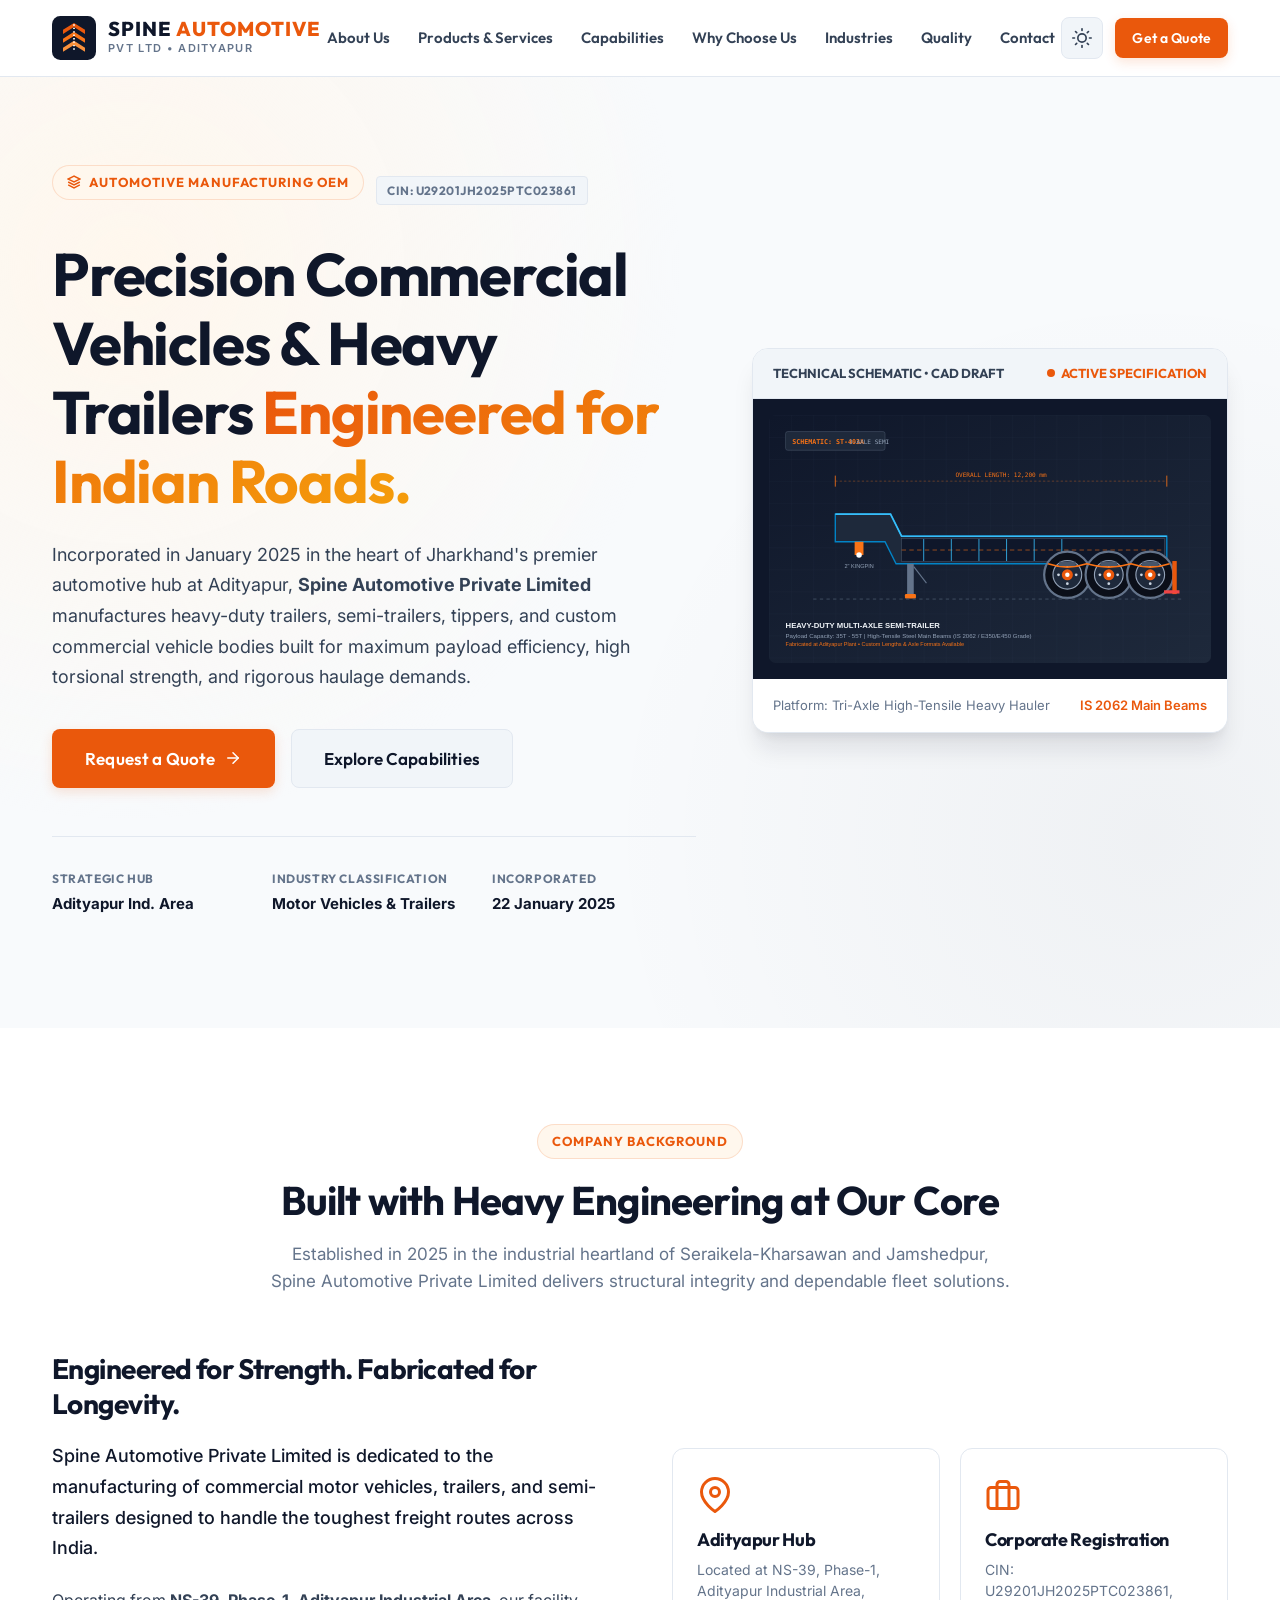
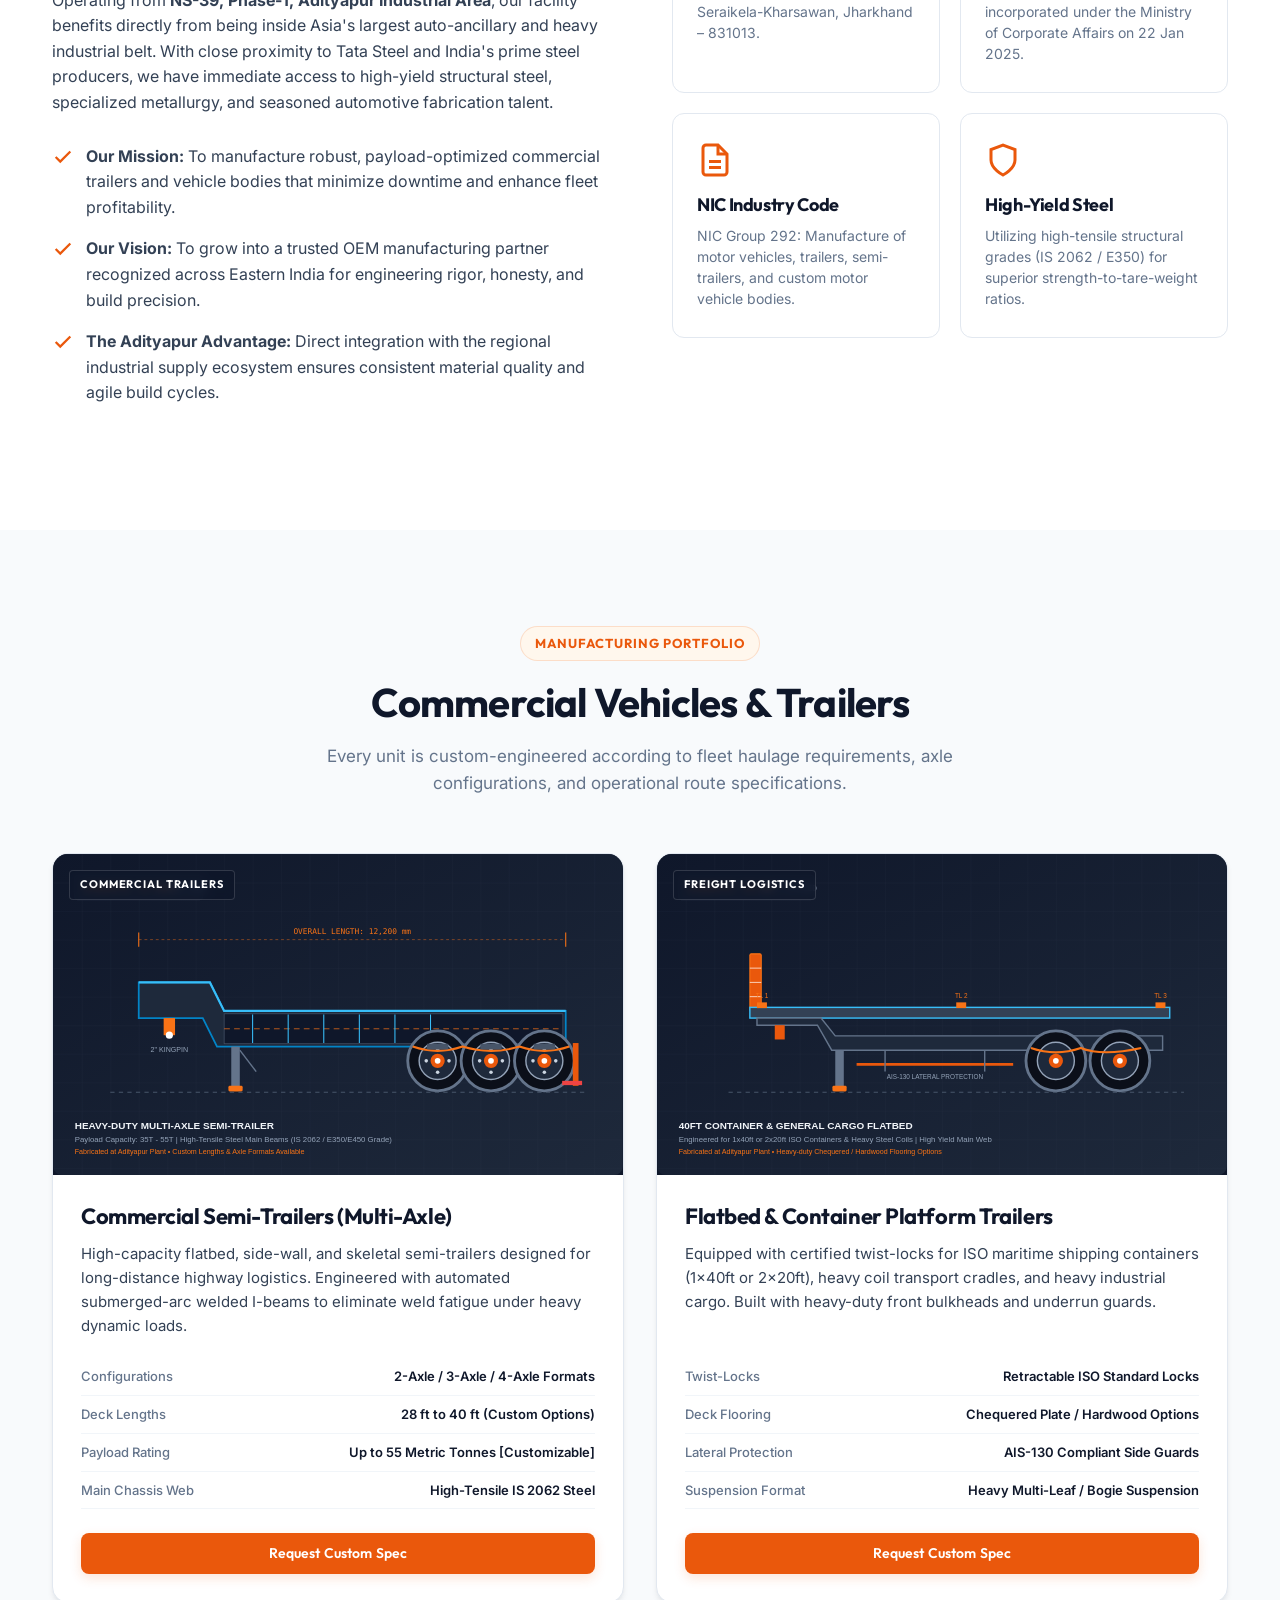
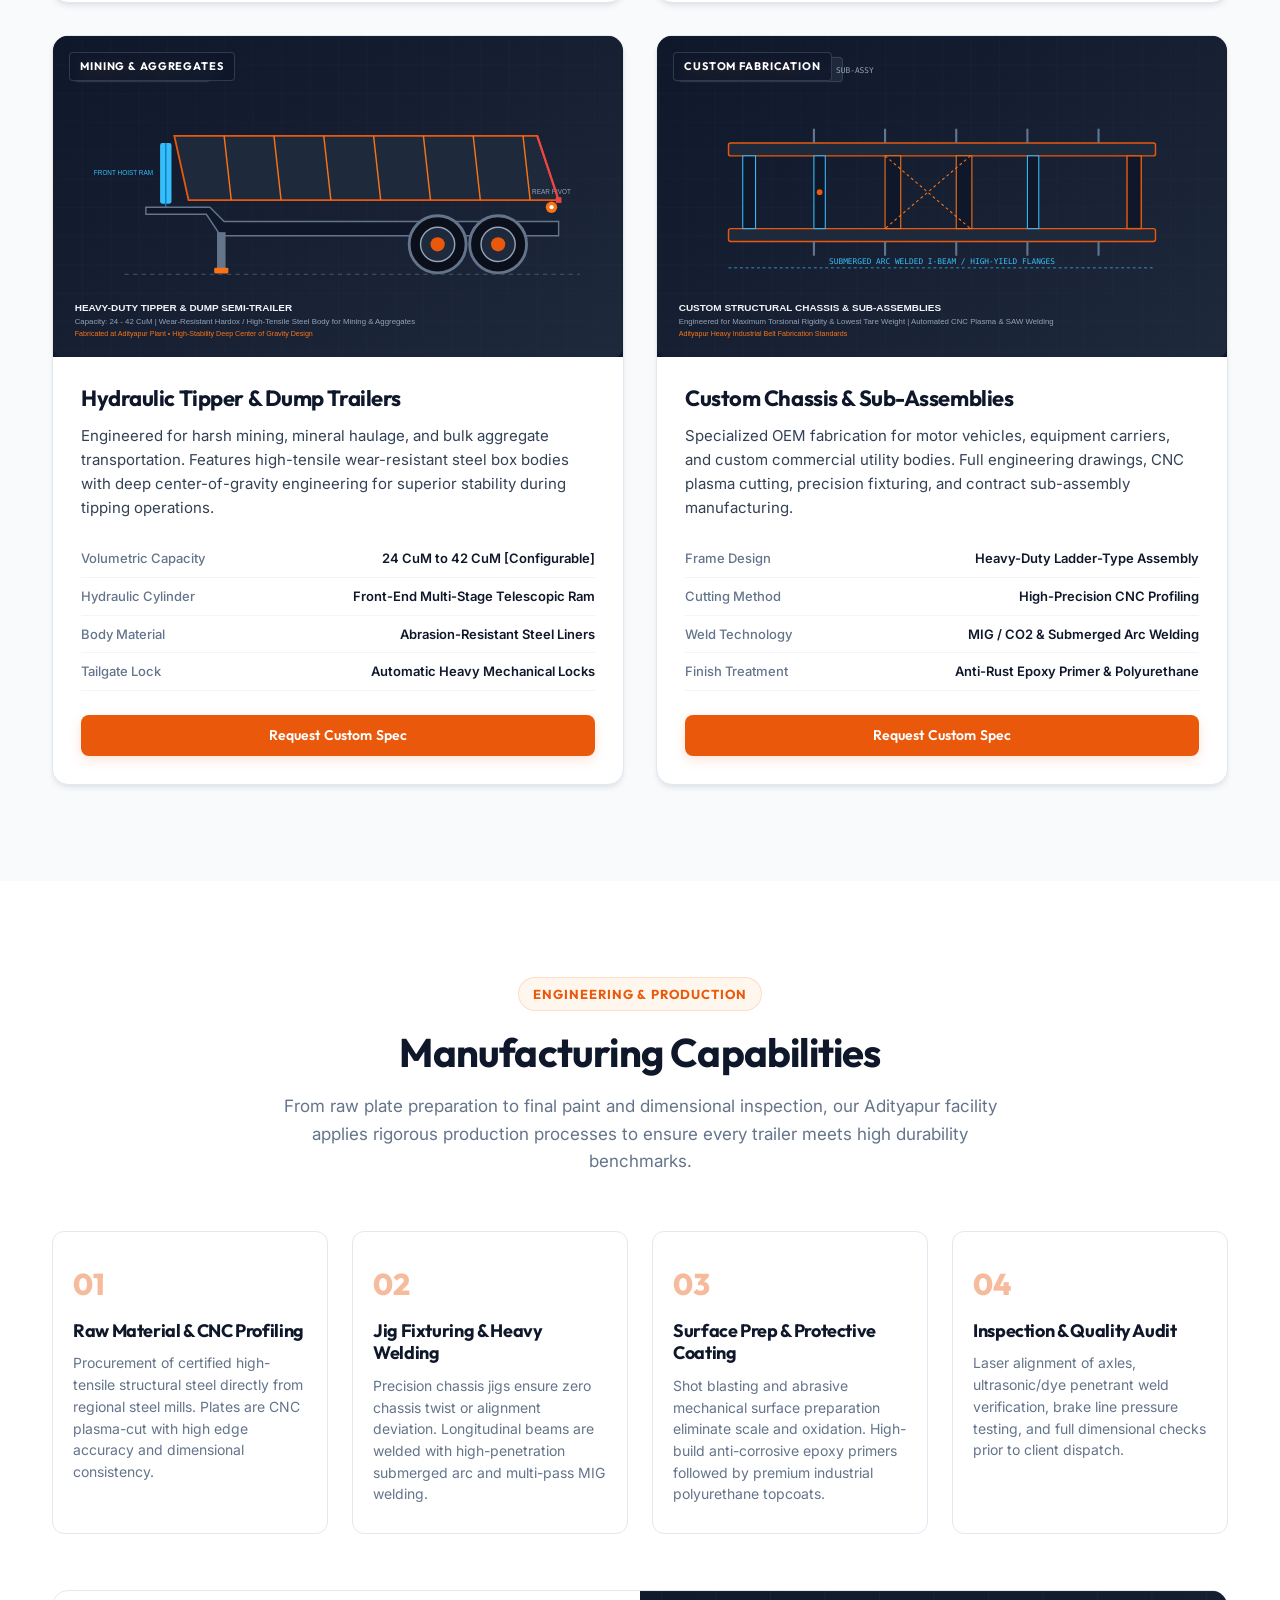
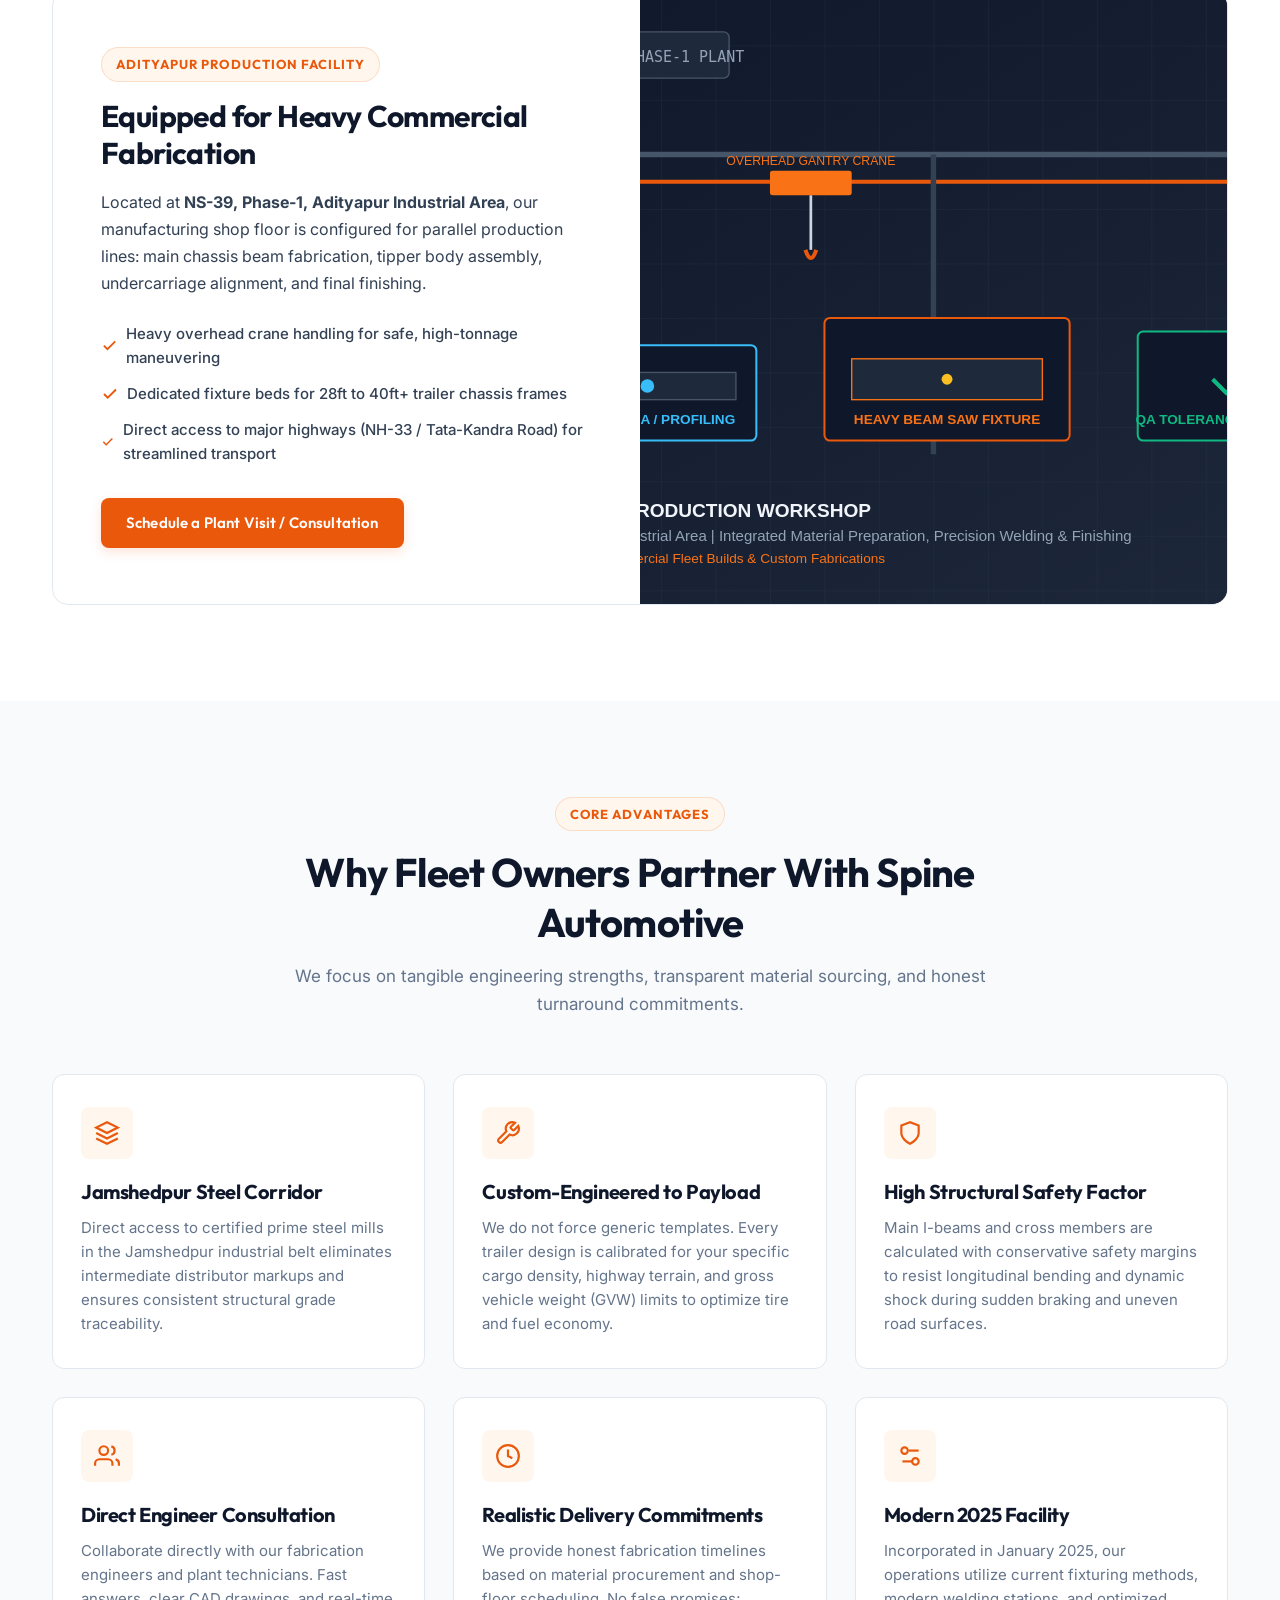
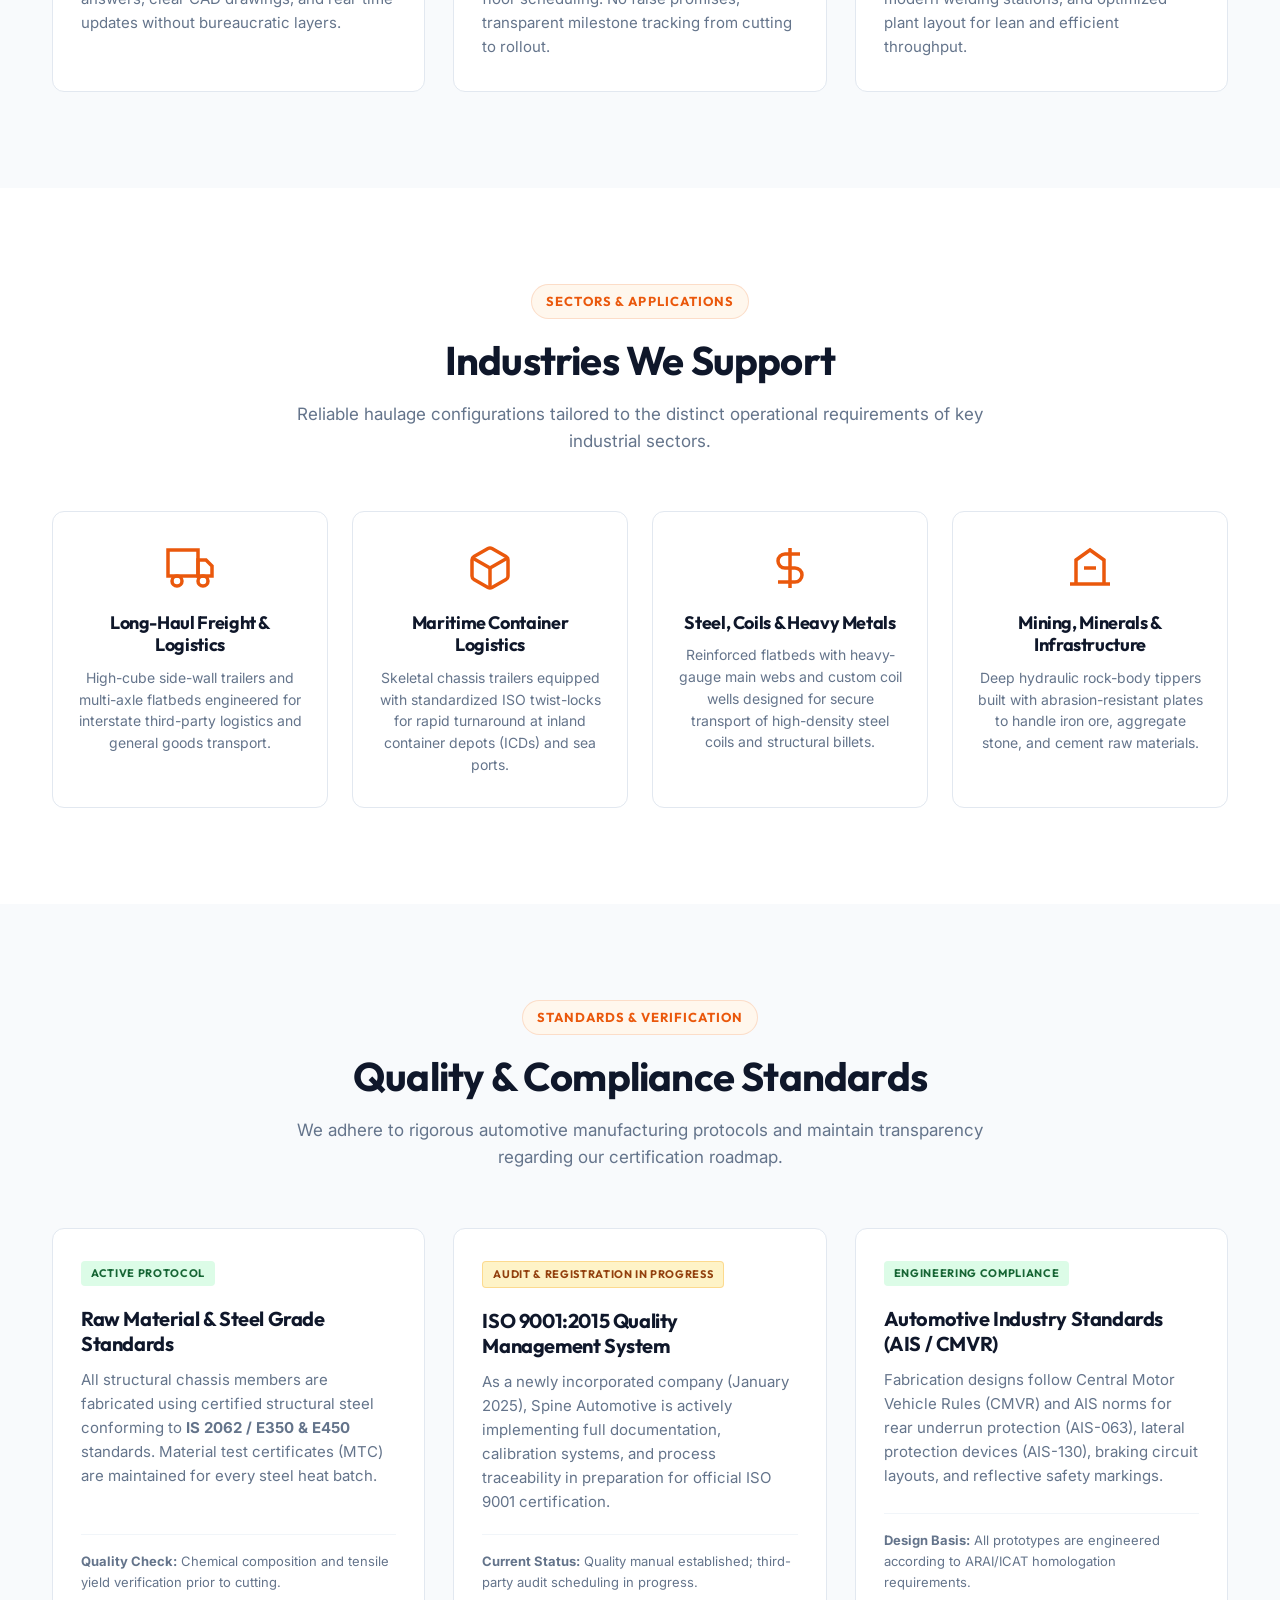
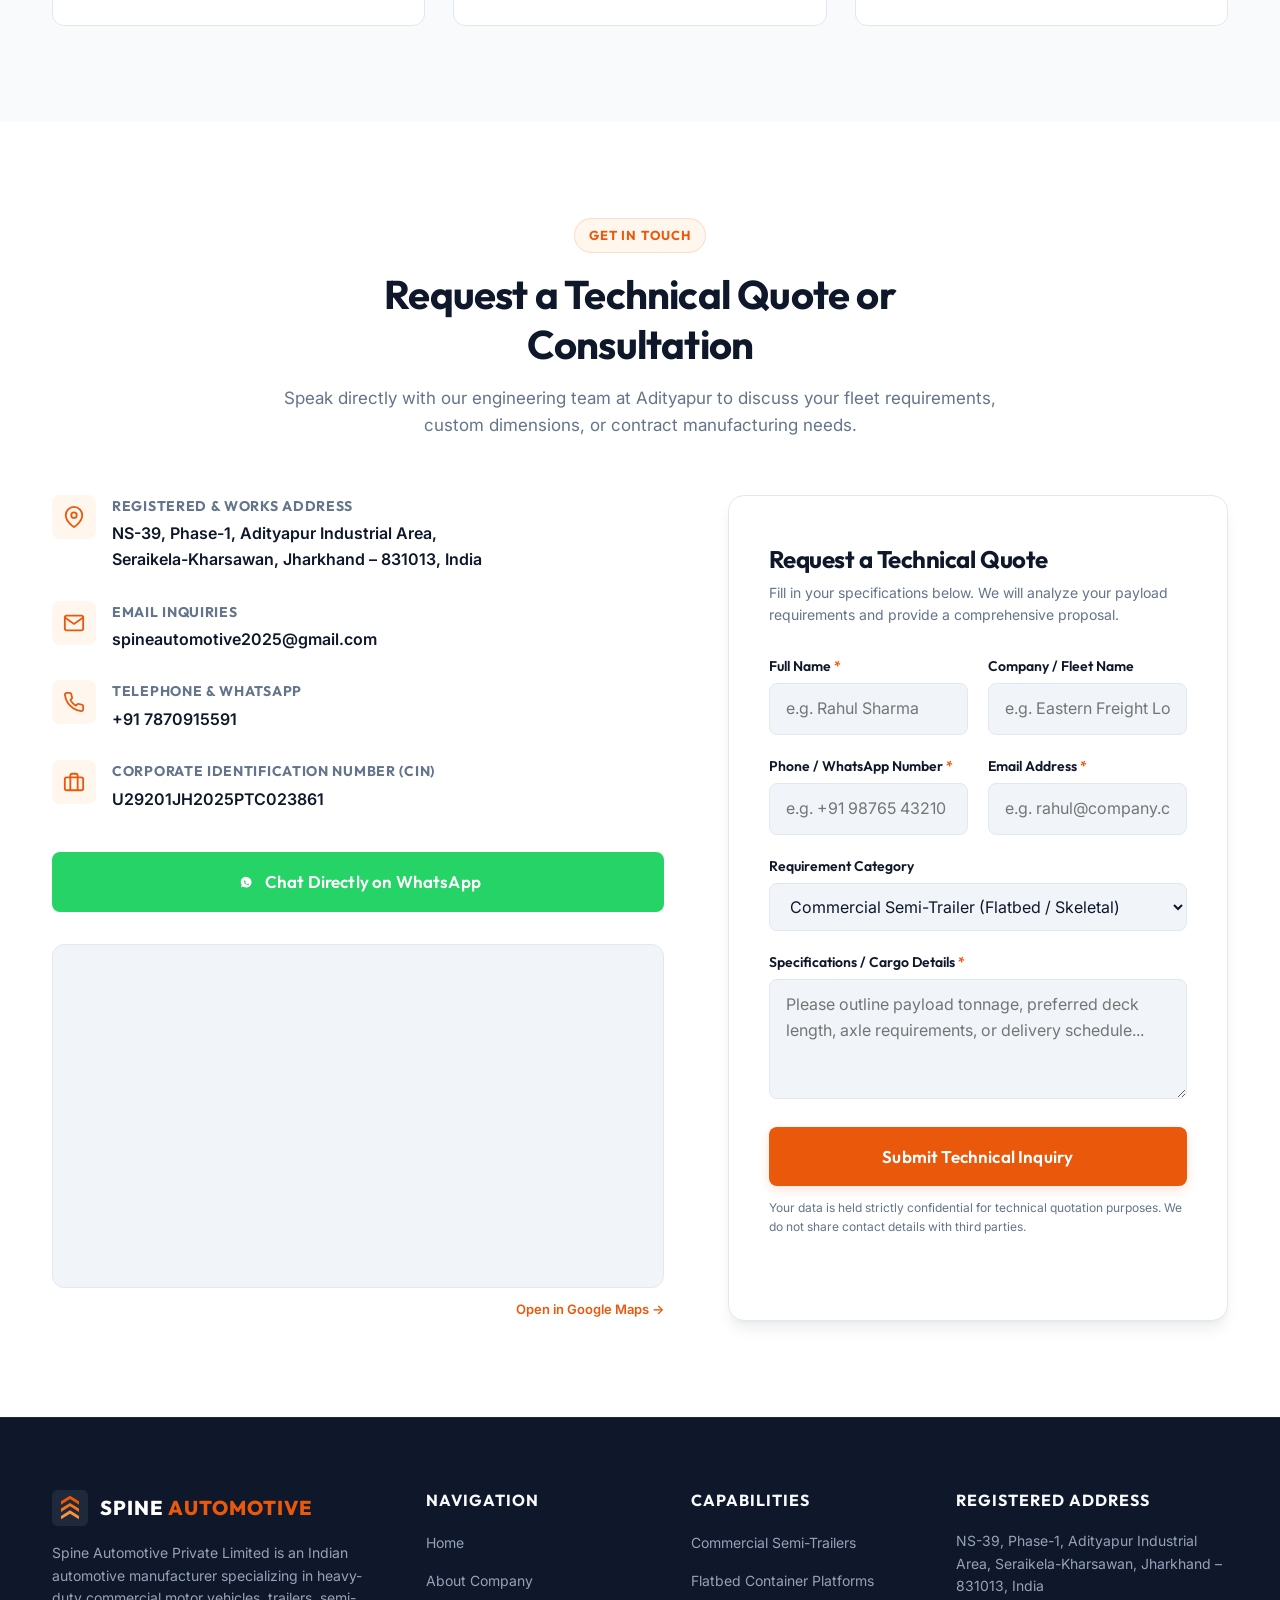
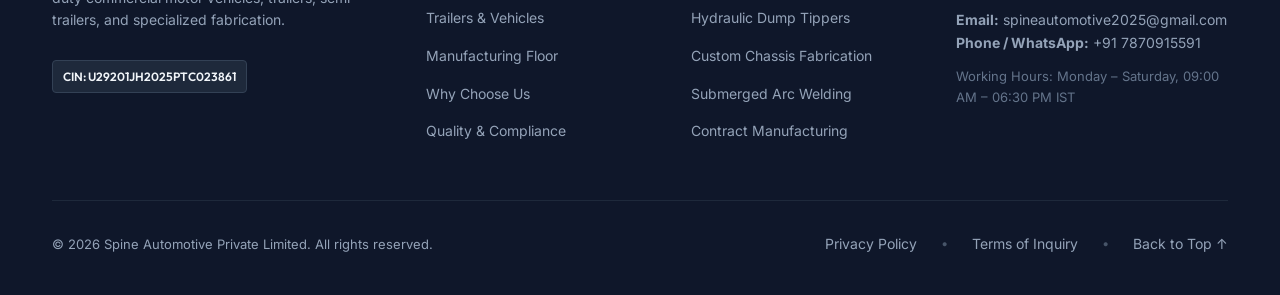
==== index.html @ a73dae6f "init: first commit" ====
<!DOCTYPE html>
<html lang="en">
<head>
  <meta charset="UTF-8">
  <meta name="viewport" content="width=device-width, initial-scale=1.0">
  <title>Spine Automotive Private Limited | Commercial Vehicles &amp; Heavy Trailers Manufacturer | Adityapur, Jamshedpur</title>
  
  <!-- Primary Meta Tags -->
  <meta name="title" content="Spine Automotive Private Limited | Commercial Vehicles &amp; Heavy Trailers Manufacturer">
  <meta name="description" content="Spine Automotive Private Limited (CIN: U29201JH2025PTC023861) manufactures heavy-duty commercial motor vehicles, semi-trailers, tippers, and custom chassis in Adityapur Industrial Area, near Jamshedpur, Jharkhand.">
  <meta name="keywords" content="Spine Automotive, trailer manufacturer, semi-trailer, tipper trailer, commercial vehicles, motor vehicles, Adityapur industrial area, Jamshedpur, Jharkhand, chassis fabrication, heavy engineering">
  <meta name="author" content="Spine Automotive Private Limited">
  <meta name="robots" content="index, follow">
  <link rel="canonical" href="https://spineautomotive.com/">

  <!-- Open Graph / Facebook -->
  <meta property="og:type" content="website">
  <meta property="og:url" content="https://spineautomotive.com/">
  <meta property="og:title" content="Spine Automotive Private Limited | Commercial Vehicles &amp; Trailers">
  <meta property="og:description" content="Precision automotive engineering &amp; heavy trailer manufacturing in Adityapur Industrial Area, Jharkhand. Quality commercial fleet solutions.">
  <meta property="og:image" content="assets/images/schematics/semi-trailer.svg">
  <meta property="og:site_name" content="Spine Automotive">

  <!-- Twitter -->
  <meta property="twitter:card" content="summary_large_image">
  <meta property="twitter:url" content="https://spineautomotive.com/">
  <meta property="twitter:title" content="Spine Automotive Private Limited | Heavy Commercial Trailers &amp; Vehicles">
  <meta property="twitter:description" content="Precision automotive engineering &amp; heavy trailer manufacturing in Adityapur Industrial Area, Jharkhand. Quality commercial fleet solutions.">
  <meta property="twitter:image" content="assets/images/schematics/semi-trailer.svg">

  <!-- Favicon -->
  <link rel="icon" type="image/svg+xml" href="assets/images/favicon.svg">

  <!-- Google Fonts Preconnect & Stylesheet -->
  <link rel="preconnect" href="https://fonts.googleapis.com">
  <link rel="preconnect" href="https://fonts.gstatic.com" crossorigin>
  <link href="https://fonts.googleapis.com/css2?family=Inter:wght@400;500;600;700&family=Outfit:wght@500;600;700;800&display=swap" rel="stylesheet">

  <!-- Stylesheet -->
  <link rel="stylesheet" href="assets/css/style.css">

  <!-- JSON-LD Structured Data: LocalBusiness & AutomotiveBusiness -->
  <script type="application/ld+json">
  {
    "@context": "https://schema.org",
    "@type": ["AutomotiveBusiness", "Organization"],
    "@id": "https://spineautomotive.com/#organization",
    "name": "Spine Automotive Private Limited",
    "legalName": "Spine Automotive Private Limited",
    "alternateName": "Spine Automotive",
    "identifier": "CIN: U29201JH2025PTC023861",
    "foundingDate": "2025-01-22",
    "url": "https://spineautomotive.com",
    "logo": "https://spineautomotive.com/assets/images/logo.svg",
    "image": "https://spineautomotive.com/assets/images/schematics/semi-trailer.svg",
    "description": "Manufacturer of commercial motor vehicles, heavy trailers, semi-trailers, tippers, and custom industrial chassis based in Adityapur Industrial Area, Jharkhand, India.",
    "telephone": "+91-7870915591",
    "email": "spineautomotive2025@gmail.com",
    "address": {
      "@type": "PostalAddress",
      "streetAddress": "NS-39, Phase-1, Adityapur Industrial Area",
      "addressLocality": "Seraikela-Kharsawan",
      "addressRegion": "Jharkhand",
      "postalCode": "831013",
      "addressCountry": "IN"
    },
    "geo": {
      "@type": "GeoCoordinates",
      "latitude": 22.7853,
      "longitude": 86.1558
    },
    "areaServed": {
      "@type": "Country",
      "name": "India"
    },
    "hasOfferCatalog": {
      "@type": "OfferCatalog",
      "name": "Commercial Vehicles & Trailers Catalog",
      "itemListElement": [
        {
          "@type": "Offer",
          "itemOffered": {
            "@type": "Product",
            "name": "Commercial Semi-Trailers (Flatbed, Skeletal, Side-Wall)"
          }
        },
        {
          "@type": "Offer",
          "itemOffered": {
            "@type": "Product",
            "name": "Hydraulic Tipper & Dump Semi-Trailers"
          }
        },
        {
          "@type": "Offer",
          "itemOffered": {
            "@type": "Product",
            "name": "Special Purpose Commercial Vehicle Bodies & Sub-Assemblies"
          }
        },
        {
          "@type": "Offer",
          "itemOffered": {
            "@type": "Product",
            "name": "Heavy High-Tensile Structural Chassis Fabrication"
          }
        }
      ]
    }
  }
  </script>
</head>
<body>

  <!-- Accessible Skip Link -->
  <a href="#main-content" class="skip-link">Skip to main content</a>

  <!-- ========================================================================
       1. Site Header & Sticky Navigation
       ======================================================================== -->
  <header class="site-header" id="siteHeader">
    <div class="container header-container">
      
      <!-- Wordmark & Logo -->
      <a href="#hero" class="brand-link" aria-label="Spine Automotive Home">
        <svg class="brand-emblem" viewBox="0 0 64 64" fill="none" xmlns="http://www.w3.org/2000/svg">
          <rect width="64" height="64" rx="12" fill="#0F172A"/>
          <path d="M32 10 L48 20 L48 26 L32 16 L16 26 L16 20 Z" fill="#EA580C"/>
          <path d="M32 23 L48 33 L48 39 L32 29 L16 39 L16 33 Z" fill="#F97316"/>
          <path d="M32 36 L48 46 L48 52 L32 42 L16 52 L16 46 Z" fill="#FB923C"/>
          <line x1="32" y1="12" x2="32" y2="52" stroke="#FFFFFF" stroke-width="2.5" stroke-dasharray="2 3"/>
        </svg>
        <div class="brand-info">
          <span class="brand-name">SPINE <span>AUTOMOTIVE</span></span>
          <span class="brand-tagline">PVT LTD &bull; ADITYAPUR</span>
        </div>
      </a>

      <!-- Desktop Navigation Links -->
      <nav class="nav-desktop" aria-label="Primary Navigation">
        <a href="#about" class="nav-link">About Us</a>
        <a href="#products" class="nav-link">Products &amp; Services</a>
        <a href="#capabilities" class="nav-link">Capabilities</a>
        <a href="#why-us" class="nav-link">Why Choose Us</a>
        <a href="#industries" class="nav-link">Industries</a>
        <a href="#quality" class="nav-link">Quality</a>
        <a href="#contact" class="nav-link">Contact</a>
      </nav>

      <!-- Action Buttons & Controls -->
      <div class="header-actions">
        <!-- Dark Mode Toggle Button -->
        <button class="theme-toggle-btn" id="themeToggleBtn" type="button" aria-label="Switch between light and dark mode">
          <!-- Sun Icon (shown in dark mode) -->
          <svg class="icon-sun" width="20" height="20" viewBox="0 0 24 24" fill="none" stroke="currentColor" stroke-width="2" stroke-linecap="round" stroke-linejoin="round">
            <circle cx="12" cy="12" r="5"></circle>
            <line x1="12" y1="1" x2="12" y2="3"></line>
            <line x1="12" y1="21" x2="12" y2="23"></line>
            <line x1="4.22" y1="4.22" x2="5.64" y2="5.64"></line>
            <line x1="18.36" y1="18.36" x2="19.78" y2="19.78"></line>
            <line x1="1" y1="12" x2="3" y2="12"></line>
            <line x1="21" y1="12" x2="23" y2="12"></line>
            <line x1="4.22" y1="19.78" x2="5.64" y2="18.36"></line>
            <line x1="18.36" y1="5.64" x2="19.78" y2="4.22"></line>
          </svg>
          <!-- Moon Icon (shown in light mode) -->
          <svg class="icon-moon" width="20" height="20" viewBox="0 0 24 24" fill="none" stroke="currentColor" stroke-width="2" stroke-linecap="round" stroke-linejoin="round">
            <path d="M21 12.79A9 9 0 1 1 11.21 3 7 7 0 0 0 21 12.79z"></path>
          </svg>
        </button>

        <!-- CTA Button Desktop -->
        <a href="#contact" class="btn btn-primary btn-sm d-none-mobile">Get a Quote</a>

        <!-- Mobile Menu Hamburger -->
        <button class="mobile-nav-toggle" id="mobileNavToggle" type="button" aria-label="Toggle navigation menu" aria-expanded="false">
          <span></span>
          <span></span>
          <span></span>
        </button>
      </div>

    </div>

    <!-- Mobile Navigation Drawer -->
    <div class="mobile-nav-drawer" id="mobileNavDrawer">
      <a href="#about" class="mobile-nav-link">About Us</a>
      <a href="#products" class="mobile-nav-link">Products &amp; Services</a>
      <a href="#capabilities" class="mobile-nav-link">Manufacturing Capabilities</a>
      <a href="#why-us" class="mobile-nav-link">Why Choose Us</a>
      <a href="#industries" class="mobile-nav-link">Industries Served</a>
      <a href="#quality" class="mobile-nav-link">Quality &amp; Compliance</a>
      <a href="#contact" class="mobile-nav-link">Contact &amp; Location</a>
      <a href="#contact" class="btn btn-primary btn-lg" style="margin-top: 0.5rem;">Request a Quote</a>
      <a href="https://wa.me/917870915591" target="_blank" rel="noopener noreferrer" class="btn btn-whatsapp btn-lg">
        <svg width="20" height="20" viewBox="0 0 24 24" fill="currentColor">
          <path d="M12.031 6.172c-3.181 0-5.767 2.586-5.768 5.766-.001 1.298.38 2.27 1.019 3.287l-.711 2.598 2.664-.698c.969.587 1.961.914 3.037.914 3.179 0 5.767-2.587 5.767-5.766.001-3.187-2.575-5.77-5.768-5.771zm3.392 8.244c-.144.405-.837.774-1.17.824-.312.045-.634.077-1.782-.4-.954-.396-1.687-1.135-2.147-1.777-.074-.103-.54-.72-.54-1.373 0-.653.342-.975.464-1.101.123-.127.271-.158.362-.158.09 0 .181.002.259.006.084.004.197-.032.308.235.115.277.394.96.429 1.03.034.07.057.153.011.246-.046.092-.07.15-.138.231-.069.082-.145.183-.207.246-.07.071-.143.148-.061.288.082.139.366.604.786.978.54.481.996.63 1.135.699.139.07.221.058.303-.036.082-.093.351-.409.444-.55.093-.14.186-.117.311-.07.126.046.797.376.935.445.138.07.23.104.264.163.034.058.034.339-.11.744z"/>
        </svg>
        WhatsApp Us
      </a>
    </div>
  </header>

  <!-- ========================================================================
       Main Content Container
       ======================================================================== -->
  <main id="main-content">

    <!-- ======================================================================
         2. Hero Section
         ====================================================================== -->
    <section class="hero-section" id="hero">
      <div class="container">
        <div class="hero-grid">
          
          <!-- Hero Copy -->
          <div class="hero-copy">
            <div class="hero-badge-wrap">
              <span class="section-badge">
                <svg width="14" height="14" viewBox="0 0 24 24" fill="none" stroke="currentColor" stroke-width="2.5">
                  <path d="M12 2L2 7l10 5 10-5-10-5zM2 17l10 5 10-5M2 12l10 5 10-5"></path>
                </svg>
                Automotive Manufacturing OEM
              </span>
              <span class="hero-badge-cin">CIN: U29201JH2025PTC023861</span>
            </div>

            <h1 class="hero-title">
              Precision Commercial Vehicles &amp; Heavy Trailers <span class="text-gradient">Engineered for Indian Roads.</span>
            </h1>

            <p class="hero-subtext">
              Incorporated in January 2025 in the heart of Jharkhand's premier automotive hub at Adityapur, 
              <strong>Spine Automotive Private Limited</strong> manufactures heavy-duty trailers, semi-trailers, 
              tippers, and custom commercial vehicle bodies built for maximum payload efficiency, high torsional strength, and rigorous haulage demands.
            </p>

            <div class="hero-cta-group">
              <a href="#contact" class="btn btn-primary btn-lg">
                <span>Request a Quote</span>
                <svg width="18" height="18" viewBox="0 0 24 24" fill="none" stroke="currentColor" stroke-width="2" stroke-linecap="round" stroke-linejoin="round">
                  <line x1="5" y1="12" x2="19" y2="12"></line>
                  <polyline points="12 5 19 12 12 19"></polyline>
                </svg>
              </a>
              <a href="#capabilities" class="btn btn-secondary btn-lg">Explore Capabilities</a>
            </div>

            <!-- Trust Strip with Verifiable Facts -->
            <div class="hero-trust-strip">
              <div class="trust-item">
                <span class="trust-label">Strategic Hub</span>
                <span class="trust-value">Adityapur Ind. Area</span>
              </div>
              <div class="trust-item">
                <span class="trust-label">Industry Classification</span>
                <span class="trust-value">Motor Vehicles &amp; Trailers</span>
              </div>
              <div class="trust-item">
                <span class="trust-label">Incorporated</span>
                <span class="trust-value">22 January 2025</span>
              </div>
            </div>
          </div>

          <!-- Hero Technical Visual / Blueprint Card -->
          <div class="hero-schematic-card">
            <div class="schematic-header">
              <span>TECHNICAL SCHEMATIC &bull; CAD DRAFT</span>
              <span class="schematic-status">
                <span class="status-dot"></span>
                ACTIVE SPECIFICATION
              </span>
            </div>
            <div class="schematic-img-wrap">
              <img src="assets/images/schematics/semi-trailer.svg" alt="Technical blueprint schematic of heavy-duty multi-axle semi-trailer engineered by Spine Automotive" width="800" height="450" loading="eager">
            </div>
            <div class="schematic-footer">
              <span>Platform: Tri-Axle High-Tensile Heavy Hauler</span>
              <span style="color: var(--accent-primary); font-weight: 600;">IS 2062 Main Beams</span>
            </div>
          </div>

        </div>
      </div>
    </section>

    <!-- ======================================================================
         3. About Us Section
         ====================================================================== -->
    <section class="section section-bg-surface" id="about">
      <div class="container">
        <div class="section-header">
          <span class="section-badge">Company Background</span>
          <h2 class="section-title">Built with Heavy Engineering at Our Core</h2>
          <p class="section-subtitle">
            Established in 2025 in the industrial heartland of Seraikela-Kharsawan and Jamshedpur, 
            Spine Automotive Private Limited delivers structural integrity and dependable fleet solutions.
          </p>
        </div>

        <div class="about-grid">
          
          <!-- Narrative Left Column -->
          <div class="about-content-left">
            <h3>Engineered for Strength. Fabricated for Longevity.</h3>
            <p class="about-lead">
              Spine Automotive Private Limited is dedicated to the manufacturing of commercial motor vehicles, 
              trailers, and semi-trailers designed to handle the toughest freight routes across India.
            </p>
            <p>
              Operating from <strong>NS-39, Phase-1, Adityapur Industrial Area</strong>, our facility benefits directly 
              from being inside Asia's largest auto-ancillary and heavy industrial belt. With close proximity to 
              Tata Steel and India's prime steel producers, we have immediate access to high-yield structural steel, 
              specialized metallurgy, and seasoned automotive fabrication talent.
            </p>

            <ul class="about-feature-list">
              <li class="about-feature-item">
                <svg class="about-feature-icon" viewBox="0 0 24 24" fill="none" stroke="currentColor" stroke-width="2.5">
                  <polyline points="20 6 9 17 4 12"></polyline>
                </svg>
                <div>
                  <strong>Our Mission:</strong> To manufacture robust, payload-optimized commercial trailers and vehicle bodies that minimize downtime and enhance fleet profitability.
                </div>
              </li>
              <li class="about-feature-item">
                <svg class="about-feature-icon" viewBox="0 0 24 24" fill="none" stroke="currentColor" stroke-width="2.5">
                  <polyline points="20 6 9 17 4 12"></polyline>
                </svg>
                <div>
                  <strong>Our Vision:</strong> To grow into a trusted OEM manufacturing partner recognized across Eastern India for engineering rigor, honesty, and build precision.
                </div>
              </li>
              <li class="about-feature-item">
                <svg class="about-feature-icon" viewBox="0 0 24 24" fill="none" stroke="currentColor" stroke-width="2.5">
                  <polyline points="20 6 9 17 4 12"></polyline>
                </svg>
                <div>
                  <strong>The Adityapur Advantage:</strong> Direct integration with the regional industrial supply ecosystem ensures consistent material quality and agile build cycles.
                </div>
              </li>
            </ul>
          </div>

          <!-- Feature & Fact Cards Right Column -->
          <div class="about-stat-cards">
            
            <div class="stat-box">
              <svg class="stat-box-icon" viewBox="0 0 24 24" fill="none" stroke="currentColor" stroke-width="2">
                <path d="M21 10c0 7-9 13-9 13s-9-6-9-13a9 9 0 0 1 18 0z"></path>
                <circle cx="12" cy="10" r="3"></circle>
              </svg>
              <h4 class="stat-box-title">Adityapur Hub</h4>
              <p class="stat-box-desc">
                Located at NS-39, Phase-1, Adityapur Industrial Area, Seraikela-Kharsawan, Jharkhand – 831013.
              </p>
            </div>

            <div class="stat-box">
              <svg class="stat-box-icon" viewBox="0 0 24 24" fill="none" stroke="currentColor" stroke-width="2">
                <rect x="2" y="7" width="20" height="14" rx="2" ry="2"></rect>
                <path d="M16 21V5a2 2 0 0 0-2-2h-4a2 2 0 0 0-2 2v16"></path>
              </svg>
              <h4 class="stat-box-title">Corporate Registration</h4>
              <p class="stat-box-desc">
                CIN: U29201JH2025PTC023861, incorporated under the Ministry of Corporate Affairs on 22 Jan 2025.
              </p>
            </div>

            <div class="stat-box">
              <svg class="stat-box-icon" viewBox="0 0 24 24" fill="none" stroke="currentColor" stroke-width="2">
                <path d="M14 2H6a2 2 0 0 0-2 2v16a2 2 0 0 0 2 2h12a2 2 0 0 0 2-2V8z"></path>
                <polyline points="14 2 14 8 20 8"></polyline>
                <line x1="16" y1="13" x2="8" y2="13"></line>
                <line x1="16" y1="17" x2="8" y2="17"></line>
              </svg>
              <h4 class="stat-box-title">NIC Industry Code</h4>
              <p class="stat-box-desc">
                NIC Group 292: Manufacture of motor vehicles, trailers, semi-trailers, and custom motor vehicle bodies.
              </p>
            </div>

            <div class="stat-box">
              <svg class="stat-box-icon" viewBox="0 0 24 24" fill="none" stroke="currentColor" stroke-width="2">
                <path d="M12 22s8-4 8-10V5l-8-3-8 3v7c0 6 8 10 8 10z"></path>
              </svg>
              <h4 class="stat-box-title">High-Yield Steel</h4>
              <p class="stat-box-desc">
                Utilizing high-tensile structural grades (IS 2062 / E350) for superior strength-to-tare-weight ratios.
              </p>
            </div>

          </div>

        </div>
      </div>
    </section>

    <!-- ======================================================================
         4. Products & Services Section
         ====================================================================== -->
    <section class="section" id="products">
      <div class="container">
        <div class="section-header">
          <span class="section-badge">Manufacturing Portfolio</span>
          <h2 class="section-title">Commercial Vehicles &amp; Trailers</h2>
          <p class="section-subtitle">
            Every unit is custom-engineered according to fleet haulage requirements, axle configurations, 
            and operational route specifications.
          </p>
        </div>

        <div class="product-grid">

          <!-- Product Card 1: Semi-Trailers -->
          <article class="product-card">
            <div class="product-media">
              <span class="product-category-tag">Commercial Trailers</span>
              <img src="assets/images/schematics/semi-trailer.svg" alt="Spine Automotive Multi-Axle Semi-Trailer schematic" width="800" height="450" loading="lazy">
            </div>
            <div class="product-body">
              <h3 class="product-title">Commercial Semi-Trailers (Multi-Axle)</h3>
              <p class="product-desc">
                High-capacity flatbed, side-wall, and skeletal semi-trailers designed for long-distance highway logistics. 
                Engineered with automated submerged-arc welded I-beams to eliminate weld fatigue under heavy dynamic loads.
              </p>
              
              <table class="product-specs-table" aria-label="Semi-Trailer Specifications">
                <tr>
                  <td>Configurations</td>
                  <td>2-Axle / 3-Axle / 4-Axle Formats</td>
                </tr>
                <tr>
                  <td>Deck Lengths</td>
                  <td>28 ft to 40 ft (Custom Options)</td>
                </tr>
                <tr>
                  <td>Payload Rating</td>
                  <td>Up to 55 Metric Tonnes [Customizable]</td>
                </tr>
                <tr>
                  <td>Main Chassis Web</td>
                  <td>High-Tensile IS 2062 Steel</td>
                </tr>
              </table>

              <div class="product-actions">
                <a href="#contact" class="btn btn-primary btn-sm" style="flex: 1;">Request Custom Spec</a>
              </div>
            </div>
          </article>

          <!-- Product Card 2: Flatbed Container Trailers -->
          <article class="product-card">
            <div class="product-media">
              <span class="product-category-tag">Freight Logistics</span>
              <img src="assets/images/schematics/flatbed-trailer.svg" alt="Spine Automotive Flatbed Container Trailer schematic" width="800" height="450" loading="lazy">
            </div>
            <div class="product-body">
              <h3 class="product-title">Flatbed &amp; Container Platform Trailers</h3>
              <p class="product-desc">
                Equipped with certified twist-locks for ISO maritime shipping containers (1x40ft or 2x20ft), 
                heavy coil transport cradles, and heavy industrial cargo. Built with heavy-duty front bulkheads and underrun guards.
              </p>
              
              <table class="product-specs-table" aria-label="Flatbed Trailer Specifications">
                <tr>
                  <td>Twist-Locks</td>
                  <td>Retractable ISO Standard Locks</td>
                </tr>
                <tr>
                  <td>Deck Flooring</td>
                  <td>Chequered Plate / Hardwood Options</td>
                </tr>
                <tr>
                  <td>Lateral Protection</td>
                  <td>AIS-130 Compliant Side Guards</td>
                </tr>
                <tr>
                  <td>Suspension Format</td>
                  <td>Heavy Multi-Leaf / Bogie Suspension</td>
                </tr>
              </table>

              <div class="product-actions">
                <a href="#contact" class="btn btn-primary btn-sm" style="flex: 1;">Request Custom Spec</a>
              </div>
            </div>
          </article>

          <!-- Product Card 3: Hydraulic Tipper Trailers -->
          <article class="product-card">
            <div class="product-media">
              <span class="product-category-tag">Mining &amp; Aggregates</span>
              <img src="assets/images/schematics/tipper-trailer.svg" alt="Spine Automotive Hydraulic Tipper Trailer schematic" width="800" height="450" loading="lazy">
            </div>
            <div class="product-body">
              <h3 class="product-title">Hydraulic Tipper &amp; Dump Trailers</h3>
              <p class="product-desc">
                Engineered for harsh mining, mineral haulage, and bulk aggregate transportation. Features high-tensile 
                wear-resistant steel box bodies with deep center-of-gravity engineering for superior stability during tipping operations.
              </p>
              
              <table class="product-specs-table" aria-label="Tipper Trailer Specifications">
                <tr>
                  <td>Volumetric Capacity</td>
                  <td>24 CuM to 42 CuM [Configurable]</td>
                </tr>
                <tr>
                  <td>Hydraulic Cylinder</td>
                  <td>Front-End Multi-Stage Telescopic Ram</td>
                </tr>
                <tr>
                  <td>Body Material</td>
                  <td>Abrasion-Resistant Steel Liners</td>
                </tr>
                <tr>
                  <td>Tailgate Lock</td>
                  <td>Automatic Heavy Mechanical Locks</td>
                </tr>
              </table>

              <div class="product-actions">
                <a href="#contact" class="btn btn-primary btn-sm" style="flex: 1;">Request Custom Spec</a>
              </div>
            </div>
          </article>

          <!-- Product Card 4: Custom Chassis & Special Purpose Bodies -->
          <article class="product-card">
            <div class="product-media">
              <span class="product-category-tag">Custom Fabrication</span>
              <img src="assets/images/schematics/custom-chassis.svg" alt="Spine Automotive Custom Chassis & Sub-Assemblies schematic" width="800" height="450" loading="lazy">
            </div>
            <div class="product-body">
              <h3 class="product-title">Custom Chassis &amp; Sub-Assemblies</h3>
              <p class="product-desc">
                Specialized OEM fabrication for motor vehicles, equipment carriers, and custom commercial utility bodies. 
                Full engineering drawings, CNC plasma cutting, precision fixturing, and contract sub-assembly manufacturing.
              </p>
              
              <table class="product-specs-table" aria-label="Custom Fabrication Specifications">
                <tr>
                  <td>Frame Design</td>
                  <td>Heavy-Duty Ladder-Type Assembly</td>
                </tr>
                <tr>
                  <td>Cutting Method</td>
                  <td>High-Precision CNC Profiling</td>
                </tr>
                <tr>
                  <td>Weld Technology</td>
                  <td>MIG / CO2 &amp; Submerged Arc Welding</td>
                </tr>
                <tr>
                  <td>Finish Treatment</td>
                  <td>Anti-Rust Epoxy Primer &amp; Polyurethane</td>
                </tr>
              </table>

              <div class="product-actions">
                <a href="#contact" class="btn btn-primary btn-sm" style="flex: 1;">Request Custom Spec</a>
              </div>
            </div>
          </article>

        </div>
      </div>
    </section>

    <!-- ======================================================================
         5. Manufacturing Capabilities Section
         ====================================================================== -->
    <section class="section section-bg-surface" id="capabilities">
      <div class="container">
        <div class="section-header">
          <span class="section-badge">Engineering &amp; Production</span>
          <h2 class="section-title">Manufacturing Capabilities</h2>
          <p class="section-subtitle">
            From raw plate preparation to final paint and dimensional inspection, our Adityapur facility 
            applies rigorous production processes to ensure every trailer meets high durability benchmarks.
          </p>
        </div>

        <!-- 4-Stage Process Flow -->
        <div class="capabilities-flow">
          <div class="capability-step">
            <span class="step-number">01</span>
            <h3 class="step-title">Raw Material &amp; CNC Profiling</h3>
            <p class="step-text">
              Procurement of certified high-tensile structural steel directly from regional steel mills. 
              Plates are CNC plasma-cut with high edge accuracy and dimensional consistency.
            </p>
          </div>

          <div class="capability-step">
            <span class="step-number">02</span>
            <h3 class="step-title">Jig Fixturing &amp; Heavy Welding</h3>
            <p class="step-text">
              Precision chassis jigs ensure zero chassis twist or alignment deviation. 
              Longitudinal beams are welded with high-penetration submerged arc and multi-pass MIG welding.
            </p>
          </div>

          <div class="capability-step">
            <span class="step-number">03</span>
            <h3 class="step-title">Surface Prep &amp; Protective Coating</h3>
            <p class="step-text">
              Shot blasting and abrasive mechanical surface preparation eliminate scale and oxidation. 
              High-build anti-corrosive epoxy primers followed by premium industrial polyurethane topcoats.
            </p>
          </div>

          <div class="capability-step">
            <span class="step-number">04</span>
            <h3 class="step-title">Inspection &amp; Quality Audit</h3>
            <p class="step-text">
              Laser alignment of axles, ultrasonic/dye penetrant weld verification, brake line pressure testing, 
              and full dimensional checks prior to client dispatch.
            </p>
          </div>
        </div>

        <!-- Facility Highlight Banner -->
        <div class="plant-highlight-banner">
          <div class="plant-banner-content">
            <span class="section-badge" style="align-self: flex-start; margin-bottom: 1rem;">Adityapur Production Facility</span>
            <h3 style="font-size: 1.875rem; margin-bottom: 1rem;">Equipped for Heavy Commercial Fabrication</h3>
            <p style="color: var(--text-secondary); line-height: 1.7; margin-bottom: 1.5rem;">
              Located at <strong>NS-39, Phase-1, Adityapur Industrial Area</strong>, our manufacturing shop floor 
              is configured for parallel production lines: main chassis beam fabrication, tipper body assembly, 
              undercarriage alignment, and final finishing.
            </p>
            <ul style="list-style: none; display: flex; flex-direction: column; gap: 0.75rem; margin-bottom: 2rem;">
              <li style="display: flex; align-items: center; gap: 0.5rem; font-size: 0.9375rem; font-weight: 500;">
                <svg width="18" height="18" viewBox="0 0 24 24" fill="none" stroke="var(--accent-primary)" stroke-width="2.5"><polyline points="20 6 9 17 4 12"></polyline></svg>
                Heavy overhead crane handling for safe, high-tonnage maneuvering
              </li>
              <li style="display: flex; align-items: center; gap: 0.5rem; font-size: 0.9375rem; font-weight: 500;">
                <svg width="18" height="18" viewBox="0 0 24 24" fill="none" stroke="var(--accent-primary)" stroke-width="2.5"><polyline points="20 6 9 17 4 12"></polyline></svg>
                Dedicated fixture beds for 28ft to 40ft+ trailer chassis frames
              </li>
              <li style="display: flex; align-items: center; gap: 0.5rem; font-size: 0.9375rem; font-weight: 500;">
                <svg width="18" height="18" viewBox="0 0 24 24" fill="none" stroke="var(--accent-primary)" stroke-width="2.5"><polyline points="20 6 9 17 4 12"></polyline></svg>
                Direct access to major highways (NH-33 / Tata-Kandra Road) for streamlined transport
              </li>
            </ul>
            <div>
              <a href="#contact" class="btn btn-primary">Schedule a Plant Visit / Consultation</a>
            </div>
          </div>
          <div class="plant-banner-media">
            <img src="assets/images/schematics/facility.svg" alt="Spine Automotive Adityapur Plant Workshop Layout and Fabrication Bays" width="800" height="450" loading="lazy">
          </div>
        </div>

      </div>
    </section>

    <!-- ======================================================================
         6. Why Choose Us Section
         ====================================================================== -->
    <section class="section" id="why-us">
      <div class="container">
        <div class="section-header">
          <span class="section-badge">Core Advantages</span>
          <h2 class="section-title">Why Fleet Owners Partner With Spine Automotive</h2>
          <p class="section-subtitle">
            We focus on tangible engineering strengths, transparent material sourcing, and honest turnaround commitments.
          </p>
        </div>

        <div class="value-points-grid">
          
          <div class="value-card">
            <div class="value-icon-wrap">
              <svg viewBox="0 0 24 24" fill="none" stroke="currentColor" stroke-width="2">
                <path d="M12 2L2 7l10 5 10-5-10-5zM2 17l10 5 10-5M2 12l10 5 10-5"></path>
              </svg>
            </div>
            <h3 class="value-title">Jamshedpur Steel Corridor</h3>
            <p class="value-desc">
              Direct access to certified prime steel mills in the Jamshedpur industrial belt eliminates intermediate distributor markups and ensures consistent structural grade traceability.
            </p>
          </div>

          <div class="value-card">
            <div class="value-icon-wrap">
              <svg viewBox="0 0 24 24" fill="none" stroke="currentColor" stroke-width="2">
                <path d="M14.7 6.3a1 1 0 0 0 0 1.4l1.6 1.6a1 1 0 0 0 1.4 0l3.77-3.77a6 6 0 0 1-7.94 7.94l-6.91 6.91a2.12 2.12 0 0 1-3-3l6.91-6.91a6 6 0 0 1 7.94-7.94l-3.76 3.76z"></path>
              </svg>
            </div>
            <h3 class="value-title">Custom-Engineered to Payload</h3>
            <p class="value-desc">
              We do not force generic templates. Every trailer design is calibrated for your specific cargo density, highway terrain, and gross vehicle weight (GVW) limits to optimize tire and fuel economy.
            </p>
          </div>

          <div class="value-card">
            <div class="value-icon-wrap">
              <svg viewBox="0 0 24 24" fill="none" stroke="currentColor" stroke-width="2">
                <path d="M12 22s8-4 8-10V5l-8-3-8 3v7c0 6 8 10 8 10z"></path>
              </svg>
            </div>
            <h3 class="value-title">High Structural Safety Factor</h3>
            <p class="value-desc">
              Main I-beams and cross members are calculated with conservative safety margins to resist longitudinal bending and dynamic shock during sudden braking and uneven road surfaces.
            </p>
          </div>

          <div class="value-card">
            <div class="value-icon-wrap">
              <svg viewBox="0 0 24 24" fill="none" stroke="currentColor" stroke-width="2">
                <path d="M17 21v-2a4 4 0 0 0-4-4H5a4 4 0 0 0-4 4v2"></path>
                <circle cx="9" cy="7" r="4"></circle>
                <path d="M23 21v-2a4 4 0 0 0-3-3.87"></path>
                <path d="M16 3.13a4 4 0 0 1 0 7.75"></path>
              </svg>
            </div>
            <h3 class="value-title">Direct Engineer Consultation</h3>
            <p class="value-desc">
              Collaborate directly with our fabrication engineers and plant technicians. Fast answers, clear CAD drawings, and real-time updates without bureaucratic layers.
            </p>
          </div>

          <div class="value-card">
            <div class="value-icon-wrap">
              <svg viewBox="0 0 24 24" fill="none" stroke="currentColor" stroke-width="2">
                <circle cx="12" cy="12" r="10"></circle>
                <polyline points="12 6 12 12 16 14"></polyline>
              </svg>
            </div>
            <h3 class="value-title">Realistic Delivery Commitments</h3>
            <p class="value-desc">
              We provide honest fabrication timelines based on material procurement and shop-floor scheduling. No false promises; transparent milestone tracking from cutting to rollout.
            </p>
          </div>

          <div class="value-card">
            <div class="value-icon-wrap">
              <svg viewBox="0 0 24 24" fill="none" stroke="currentColor" stroke-width="2">
                <path d="M20 7h-9"></path>
                <path d="M14 17H5"></path>
                <circle cx="17" cy="17" r="3"></circle>
                <circle cx="7" cy="7" r="3"></circle>
              </svg>
            </div>
            <h3 class="value-title">Modern 2025 Facility</h3>
            <p class="value-desc">
              Incorporated in January 2025, our operations utilize current fixturing methods, modern welding stations, and optimized plant layout for lean and efficient throughput.
            </p>
          </div>

        </div>
      </div>
    </section>

    <!-- ======================================================================
         7. Industries Served Section
         ====================================================================== -->
    <section class="section section-bg-surface" id="industries">
      <div class="container">
        <div class="section-header">
          <span class="section-badge">Sectors &amp; Applications</span>
          <h2 class="section-title">Industries We Support</h2>
          <p class="section-subtitle">
            Reliable haulage configurations tailored to the distinct operational requirements of key industrial sectors.
          </p>
        </div>

        <div class="industry-grid">
          
          <div class="industry-card">
            <svg class="industry-icon" viewBox="0 0 24 24" fill="none" stroke="currentColor" stroke-width="1.75">
              <rect x="1" y="3" width="15" height="13"></rect>
              <polygon points="16 8 20 8 23 11 23 16 16 16 16 8"></polygon>
              <circle cx="5.5" cy="18.5" r="2.5"></circle>
              <circle cx="18.5" cy="18.5" r="2.5"></circle>
            </svg>
            <h4>Long-Haul Freight &amp; Logistics</h4>
            <p>
              High-cube side-wall trailers and multi-axle flatbeds engineered for interstate third-party logistics and general goods transport.
            </p>
          </div>

          <div class="industry-card">
            <svg class="industry-icon" viewBox="0 0 24 24" fill="none" stroke="currentColor" stroke-width="1.75">
              <path d="M21 16V8a2 2 0 0 0-1-1.73l-7-4a2 2 0 0 0-2 0l-7 4A2 2 0 0 0 3 8v8a2 2 0 0 0 1 1.73l7 4a2 2 0 0 0 2 0l7-4A2 2 0 0 0 21 16z"></path>
              <polyline points="3.27 6.96 12 12.01 20.73 6.96"></polyline>
              <line x1="12" y1="22.08" x2="12" y2="12"></line>
            </svg>
            <h4>Maritime Container Logistics</h4>
            <p>
              Skeletal chassis trailers equipped with standardized ISO twist-locks for rapid turnaround at inland container depots (ICDs) and sea ports.
            </p>
          </div>

          <div class="industry-card">
            <svg class="industry-icon" viewBox="0 0 24 24" fill="none" stroke="currentColor" stroke-width="1.75">
              <path d="M12 2v20M17 5H9.5a3.5 3.5 0 0 0 0 7h5a3.5 3.5 0 0 1 0 7H6"></path>
            </svg>
            <h4>Steel, Coils &amp; Heavy Metals</h4>
            <p>
              Reinforced flatbeds with heavy-gauge main webs and custom coil wells designed for secure transport of high-density steel coils and structural billets.
            </p>
          </div>

          <div class="industry-card">
            <svg class="industry-icon" viewBox="0 0 24 24" fill="none" stroke="currentColor" stroke-width="1.75">
              <path d="M2 20h20"></path>
              <path d="M5 20V8l7-5 7 5v12"></path>
              <path d="M9 12h6"></path>
            </svg>
            <h4>Mining, Minerals &amp; Infrastructure</h4>
            <p>
              Deep hydraulic rock-body tippers built with abrasion-resistant plates to handle iron ore, aggregate stone, and cement raw materials.
            </p>
          </div>

        </div>
      </div>
    </section>

    <!-- ======================================================================
         8. Quality & Compliance Section
         ====================================================================== -->
    <section class="section" id="quality">
      <div class="container">
        <div class="section-header">
          <span class="section-badge">Standards &amp; Verification</span>
          <h2 class="section-title">Quality &amp; Compliance Standards</h2>
          <p class="section-subtitle">
            We adhere to rigorous automotive manufacturing protocols and maintain transparency regarding our certification roadmap.
          </p>
        </div>

        <div class="quality-grid">
          
          <div class="quality-card">
            <span class="quality-badge-status status-active">Active Protocol</span>
            <h3 class="quality-title">Raw Material &amp; Steel Grade Standards</h3>
            <p class="quality-desc">
              All structural chassis members are fabricated using certified structural steel conforming to 
              <strong>IS 2062 / E350 &amp; E450</strong> standards. Material test certificates (MTC) are maintained for every steel heat batch.
            </p>
            <div class="quality-note">
              <strong>Quality Check:</strong> Chemical composition and tensile yield verification prior to cutting.
            </div>
          </div>

          <div class="quality-card">
            <span class="quality-badge-status status-pending">Audit &amp; Registration In Progress</span>
            <h3 class="quality-title">ISO 9001:2015 Quality Management System</h3>
            <p class="quality-desc">
              As a newly incorporated company (January 2025), Spine Automotive is actively implementing full documentation, 
              calibration systems, and process traceability in preparation for official ISO 9001 certification.
            </p>
            <div class="quality-note">
              <strong>Current Status:</strong> Quality manual established; third-party audit scheduling in progress.
            </div>
          </div>

          <div class="quality-card">
            <span class="quality-badge-status status-active">Engineering Compliance</span>
            <h3 class="quality-title">Automotive Industry Standards (AIS / CMVR)</h3>
            <p class="quality-desc">
              Fabrication designs follow Central Motor Vehicle Rules (CMVR) and AIS norms for rear underrun protection (AIS-063), 
              lateral protection devices (AIS-130), braking circuit layouts, and reflective safety markings.
            </p>
            <div class="quality-note">
              <strong>Design Basis:</strong> All prototypes are engineered according to ARAI/ICAT homologation requirements.
            </div>
          </div>

        </div>
      </div>
    </section>

    <!-- ======================================================================
         9. Contact & Inquiries Section
         ====================================================================== -->
    <section class="section section-bg-surface" id="contact">
      <div class="container">
        <div class="section-header">
          <span class="section-badge">Get in Touch</span>
          <h2 class="section-title">Request a Technical Quote or Consultation</h2>
          <p class="section-subtitle">
            Speak directly with our engineering team at Adityapur to discuss your fleet requirements, custom dimensions, or contract manufacturing needs.
          </p>
        </div>

        <div class="contact-grid">
          
          <!-- Contact Details Column -->
          <div class="contact-details-col">
            <div class="contact-info-list">
              
              <div class="contact-info-item">
                <div class="contact-icon-box">
                  <svg viewBox="0 0 24 24" fill="none" stroke="currentColor" stroke-width="2">
                    <path d="M21 10c0 7-9 13-9 13s-9-6-9-13a9 9 0 0 1 18 0z"></path>
                    <circle cx="12" cy="10" r="3"></circle>
                  </svg>
                </div>
                <div class="contact-info-text">
                  <strong>Registered &amp; Works Address</strong>
                  <p>
                    NS-39, Phase-1, Adityapur Industrial Area,<br>
                    Seraikela-Kharsawan, Jharkhand – 831013, India
                  </p>
                </div>
              </div>

              <div class="contact-info-item">
                <div class="contact-icon-box">
                  <svg viewBox="0 0 24 24" fill="none" stroke="currentColor" stroke-width="2">
                    <path d="M4 4h16c1.1 0 2 .9 2 2v12c0 1.1-.9 2-2 2H4c-1.1 0-2-.9-2-2V6c0-1.1.9-2 2-2z"></path>
                    <polyline points="22,6 12,13 2,6"></polyline>
                  </svg>
                </div>
                <div class="contact-info-text">
                  <strong>Email Inquiries</strong>
                  <p>
                    <a href="mailto:spineautomotive2025@gmail.com">spineautomotive2025@gmail.com</a>
                  </p>
                </div>
              </div>

              <div class="contact-info-item">
                <div class="contact-icon-box">
                  <svg viewBox="0 0 24 24" fill="none" stroke="currentColor" stroke-width="2">
                    <path d="M22 16.92v3a2 2 0 0 1-2.18 2 19.79 19.79 0 0 1-8.63-3.07 19.5 19.5 0 0 1-6-6 19.79 19.79 0 0 1-3.07-8.67A2 2 0 0 1 4.11 2h3a2 2 0 0 1 2 1.72 12.84 12.84 0 0 0 .7 2.81 2 2 0 0 1-.45 2.11L8.09 9.91a16 16 0 0 0 6 6l1.27-1.27a2 2 0 0 1 2.11-.45 12.84 12.84 0 0 0 2.81.7A2 2 0 0 1 22 16.92z"></path>
                  </svg>
                </div>
                <div class="contact-info-text">
                  <strong>Telephone &amp; WhatsApp</strong>
                  <p>
                    <a href="tel:+917870915591">+91 7870915591</a>
                  </p>
                </div>
              </div>

              <div class="contact-info-item">
                <div class="contact-icon-box">
                  <svg viewBox="0 0 24 24" fill="none" stroke="currentColor" stroke-width="2">
                    <rect x="2" y="7" width="20" height="14" rx="2" ry="2"></rect>
                    <path d="M16 21V5a2 2 0 0 0-2-2h-4a2 2 0 0 0-2 2v16"></path>
                  </svg>
                </div>
                <div class="contact-info-text">
                  <strong>Corporate Identification Number (CIN)</strong>
                  <p>U29201JH2025PTC023861</p>
                </div>
              </div>

            </div>

            <!-- WhatsApp Direct Button -->
            <div style="margin-bottom: 2rem;">
              <a href="https://wa.me/917870915591?text=Hello%20Spine%20Automotive,%20I%20would%20like%20to%20inquire%20about%20your%20commercial%20trailers%20and%20manufacturing%20capabilities." target="_blank" rel="noopener noreferrer" class="btn btn-whatsapp btn-lg" style="width: 100%;">
                <svg width="22" height="22" viewBox="0 0 24 24" fill="currentColor">
                  <path d="M12.031 6.172c-3.181 0-5.767 2.586-5.768 5.766-.001 1.298.38 2.27 1.019 3.287l-.711 2.598 2.664-.698c.969.587 1.961.914 3.037.914 3.179 0 5.767-2.587 5.767-5.766.001-3.187-2.575-5.77-5.768-5.771zm3.392 8.244c-.144.405-.837.774-1.17.824-.312.045-.634.077-1.782-.4-.954-.396-1.687-1.135-2.147-1.777-.074-.103-.54-.72-.54-1.373 0-.653.342-.975.464-1.101.123-.127.271-.158.362-.158.09 0 .181.002.259.006.084.004.197-.032.308.235.115.277.394.96.429 1.03.034.07.057.153.011.246-.046.092-.07.15-.138.231-.069.082-.145.183-.207.246-.07.071-.143.148-.061.288.082.139.366.604.786.978.54.481.996.63 1.135.699.139.07.221.058.303-.036.082-.093.351-.409.444-.55.093-.14.186-.117.311-.07.126.046.797.376.935.445.138.07.23.104.264.163.034.058.034.339-.11.744z"/>
                </svg>
                Chat Directly on WhatsApp
              </a>
            </div>

            <!-- Embedded Interactive Map -->
            <div class="map-container" title="Spine Automotive Facility in Adityapur Industrial Area Phase-1">
              <iframe 
                src="https://www.google.com/maps/embed?pb=!1m18!1m12!1m3!1d14718.571477461413!2d86.1558!3d22.7853!2m3!1f0!2f0!3f0!3m2!1i1024!2i768!4f13.1!3m3!1m2!1s0x39f5e4b6c8a00001%3A0x6b4ef8d16790b4e0!2sAdityapur%20Industrial%20Area%2C%20Jamshedpur%2C%20Jharkhand!5e0!3m2!1sen!2sin!4v1700000000000!5m2!1sen!2sin" 
                loading="lazy" 
                allowfullscreen="" 
                referrerpolicy="no-referrer-when-downgrade"
                aria-label="Google Map showing Adityapur Industrial Area, Jharkhand">
              </iframe>
            </div>
            <div style="margin-top: 0.5rem; text-align: right;">
              <a href="https://maps.google.com/?q=Adityapur+Industrial+Area+Phase+1+Jharkhand" target="_blank" rel="noopener noreferrer" style="font-size: 0.8125rem; font-weight: 600;">
                Open in Google Maps &rarr;
              </a>
            </div>

          </div>

          <!-- Contact / Quote Request Form Column -->
          <div class="contact-card-box">
            <h3 style="font-size: 1.5rem; margin-bottom: 0.5rem;">Request a Technical Quote</h3>
            <p style="color: var(--text-muted); font-size: 0.875rem; margin-bottom: 1.75rem;">
              Fill in your specifications below. We will analyze your payload requirements and provide a comprehensive proposal.
            </p>

            <form id="quoteForm" novalidate>
              <!-- Web3Forms Access Key: Replace with your free key from https://web3forms.com/ -->
              <input type="hidden" name="access_key" value="c4df69f3-8d4f-4acc-8aeb-9c70e610f6fa">
              <input type="hidden" name="subject" value="New Technical Quote Request - Spine Automotive">
              <input type="hidden" name="from_name" value="Spine Automotive Website">

              <div class="form-group-row">
                <div class="form-group">
                  <label for="name" class="form-label">Full Name <span class="required">*</span></label>
                  <input type="text" id="name" name="name" class="form-control" placeholder="e.g. Rahul Sharma" required>
                </div>
                <div class="form-group">
                  <label for="company" class="form-label">Company / Fleet Name</label>
                  <input type="text" id="company" name="company" class="form-control" placeholder="e.g. Eastern Freight Logistics">
                </div>
              </div>

              <div class="form-group-row">
                <div class="form-group">
                  <label for="phone" class="form-label">Phone / WhatsApp Number <span class="required">*</span></label>
                  <input type="tel" id="phone" name="phone" class="form-control" placeholder="e.g. +91 98765 43210" required>
                </div>
                <div class="form-group">
                  <label for="email" class="form-label">Email Address <span class="required">*</span></label>
                  <input type="email" id="email" name="email" class="form-control" placeholder="e.g. rahul@company.com" required>
                </div>
              </div>

              <div class="form-group">
                <label for="requirement" class="form-label">Requirement Category</label>
                <select id="requirement" name="requirement" class="form-control">
                  <option value="Commercial Semi-Trailer (Flatbed/Skeletal)">Commercial Semi-Trailer (Flatbed / Skeletal)</option>
                  <option value="Side-Wall High Cube Trailer">Side-Wall High Cube Trailer</option>
                  <option value="Hydraulic Tipper / Dump Semi-Trailer">Hydraulic Tipper / Dump Semi-Trailer</option>
                  <option value="Custom Vehicle Body / Sub-Assembly">Custom Vehicle Body / Sub-Assembly</option>
                  <option value="Heavy Structural Chassis Fabrication">Heavy Structural Chassis Fabrication</option>
                  <option value="Contract Manufacturing / Other">Contract Manufacturing / Other</option>
                </select>
              </div>

              <div class="form-group">
                <label for="message" class="form-label">Specifications / Cargo Details <span class="required">*</span></label>
                <textarea id="message" name="message" class="form-control" placeholder="Please outline payload tonnage, preferred deck length, axle requirements, or delivery schedule..." required></textarea>
              </div>

              <!-- Honeypot for spam bots -->
              <input type="checkbox" name="botcheck" class="hidden" style="display: none;">

              <button type="submit" class="btn btn-primary btn-lg" id="quoteSubmitBtn" style="width: 100%;">
                Submit Technical Inquiry
              </button>

              <div id="formStatusMsg" class="form-status-msg" role="alert"></div>

              <p class="form-note">
                Your data is held strictly confidential for technical quotation purposes. We do not share contact details with third parties.
              </p>
            </form>
          </div>

        </div>
      </div>
    </section>

  </main>

  <!-- ========================================================================
       10. Site Footer
       ======================================================================== -->
  <footer class="site-footer">
    <div class="container">
      <div class="footer-grid">
        
        <!-- Brand Summary -->
        <div class="footer-col-brand">
          <div style="display: flex; align-items: center; gap: 0.75rem;">
            <svg width="36" height="36" viewBox="0 0 64 64" fill="none" xmlns="http://www.w3.org/2000/svg">
              <rect width="64" height="64" rx="10" fill="#1E293B"/>
              <path d="M32 10 L48 20 L48 26 L32 16 L16 26 L16 20 Z" fill="#EA580C"/>
              <path d="M32 23 L48 33 L48 39 L32 29 L16 39 L16 33 Z" fill="#F97316"/>
              <path d="M32 36 L48 46 L48 52 L32 42 L16 52 L16 46 Z" fill="#FB923C"/>
            </svg>
            <span class="brand-name">SPINE <span>AUTOMOTIVE</span></span>
          </div>
          <p>
            Spine Automotive Private Limited is an Indian automotive manufacturer specializing in heavy-duty commercial motor vehicles, trailers, semi-trailers, and specialized fabrication.
          </p>
          <div class="footer-cin-tag">CIN: U29201JH2025PTC023861</div>
        </div>

        <!-- Quick Links -->
        <div>
          <h4 class="footer-heading">Navigation</h4>
          <ul class="footer-links">
            <li><a href="#hero" class="footer-link">Home</a></li>
            <li><a href="#about" class="footer-link">About Company</a></li>
            <li><a href="#products" class="footer-link">Trailers &amp; Vehicles</a></li>
            <li><a href="#capabilities" class="footer-link">Manufacturing Floor</a></li>
            <li><a href="#why-us" class="footer-link">Why Choose Us</a></li>
            <li><a href="#quality" class="footer-link">Quality &amp; Compliance</a></li>
          </ul>
        </div>

        <!-- Solutions -->
        <div>
          <h4 class="footer-heading">Capabilities</h4>
          <ul class="footer-links">
            <li><a href="#products" class="footer-link">Commercial Semi-Trailers</a></li>
            <li><a href="#products" class="footer-link">Flatbed Container Platforms</a></li>
            <li><a href="#products" class="footer-link">Hydraulic Dump Tippers</a></li>
            <li><a href="#products" class="footer-link">Custom Chassis Fabrication</a></li>
            <li><a href="#capabilities" class="footer-link">Submerged Arc Welding</a></li>
            <li><a href="#contact" class="footer-link">Contract Manufacturing</a></li>
          </ul>
        </div>

        <!-- Works & Contact Info -->
        <div>
          <h4 class="footer-heading">Registered Address</h4>
          <p style="font-size: 0.875rem; line-height: 1.6; color: #94A3B8; margin-bottom: 0.75rem;">
            NS-39, Phase-1, Adityapur Industrial Area, Seraikela-Kharsawan, Jharkhand – 831013, India
          </p>
          <p style="font-size: 0.875rem; line-height: 1.6; color: #94A3B8; margin-bottom: 0.75rem;">
            <strong>Email:</strong> <a href="mailto:spineautomotive2025@gmail.com" class="footer-link">spineautomotive2025@gmail.com</a><br>
            <strong>Phone / WhatsApp:</strong> <a href="tel:+917870915591" class="footer-link">+91 7870915591</a>
          </p>
          <p style="font-size: 0.8125rem; color: #64748B;">
            Working Hours: Monday – Saturday, 09:00 AM – 06:30 PM IST
          </p>
        </div>

      </div>

      <!-- Footer Bottom Bar -->
      <div class="footer-bottom">
        <div>
          &copy; 2026 Spine Automotive Private Limited. All rights reserved.
        </div>
        <div class="footer-legal-links">
          <a href="privacy.html" class="footer-link">Privacy Policy</a>
          <span style="color: #475569;">&bull;</span>
          <a href="#contact" class="footer-link">Terms of Inquiry</a>
          <span style="color: #475569;">&bull;</span>
          <a href="#hero" class="footer-link">Back to Top &uarr;</a>
        </div>
      </div>
    </div>
  </footer>

  <!-- Scripts -->
  <script src="assets/js/main.js"></script>

</body>
</html>
---- assets/css/style.css ----
/* ==========================================================================
   SPINE AUTOMOTIVE PRIVATE LIMITED - CORPORATE STYLESHEET
   Industry: Manufacture of motor vehicles, trailers and semi-trailers
   Location: Adityapur Industrial Area, Jharkhand, India
   Design: Industrial Precision, Mobile-First, Light/Dark Modes, WCAG AA
   ========================================================================== */

/* --------------------------------------------------------------------------
   1. CSS Custom Properties / Design Tokens
   -------------------------------------------------------------------------- */
:root {
  /* Brand Typography */
  --font-heading: 'Outfit', -apple-system, BlinkMacSystemFont, 'Segoe UI', Roboto, sans-serif;
  --font-body: 'Inter', -apple-system, BlinkMacSystemFont, 'Segoe UI', Roboto, sans-serif;

  /* Color Palette - Light Mode Default */
  --bg-primary: #F8FAFC;
  --bg-surface: #FFFFFF;
  --bg-surface-elevated: #F1F5F9;
  --bg-surface-subtle: #E2E8F0;
  --bg-card: #FFFFFF;
  
  --text-primary: #0F172A;
  --text-secondary: #334155;
  --text-muted: #64748B;
  --text-inverse: #FFFFFF;

  --border-color: #E2E8F0;
  --border-subtle: #F1F5F9;
  --border-focus: #EA580C;

  /* Accent: Engineering Safety Amber / Orange */
  --accent-primary: #EA580C;
  --accent-hover: #C2410C;
  --accent-active: #9A3412;
  --accent-subtle: #FFF7ED;
  --accent-glow: rgba(234, 88, 12, 0.16);

  /* Industrial Steel Tones */
  --steel-dark: #0F172A;
  --steel-slate: #1E293B;
  --steel-gray: #475569;
  --steel-blue: #0284C7;

  /* Functional Status */
  --status-success: #15803D;
  --status-warning: #B45309;
  --status-info: #0369A1;
  --status-badge-bg: #FEF3C7;
  --status-badge-text: #92400E;

  /* Navigation & Chrome */
  --header-bg: rgba(255, 255, 255, 0.92);
  --header-border: #E2E8F0;
  --header-height: 76px;

  /* Shadows */
  --shadow-sm: 0 1px 2px 0 rgba(15, 23, 42, 0.05);
  --shadow-md: 0 4px 6px -1px rgba(15, 23, 42, 0.08), 0 2px 4px -2px rgba(15, 23, 42, 0.05);
  --shadow-lg: 0 10px 15px -3px rgba(15, 23, 42, 0.08), 0 4px 6px -4px rgba(15, 23, 42, 0.05);
  --shadow-xl: 0 20px 25px -5px rgba(15, 23, 42, 0.1), 0 8px 10px -6px rgba(15, 23, 42, 0.08);

  /* Transitions */
  --transition-fast: 150ms cubic-bezier(0.4, 0, 0.2, 1);
  --transition-normal: 250ms cubic-bezier(0.4, 0, 0.2, 1);
  --transition-slow: 400ms cubic-bezier(0.4, 0, 0.2, 1);

  /* Radii */
  --radius-sm: 4px;
  --radius-md: 8px;
  --radius-lg: 12px;
  --radius-xl: 16px;
  --radius-full: 9999px;

  /* Container width */
  --max-width: 1240px;
}

/* --------------------------------------------------------------------------
   2. Dark Mode Overrides
   -------------------------------------------------------------------------- */
[data-theme="dark"] {
  --bg-primary: #070B14;
  --bg-surface: #0F172A;
  --bg-surface-elevated: #1E293B;
  --bg-surface-subtle: #27354A;
  --bg-card: #0F172A;

  --text-primary: #F8FAFC;
  --text-secondary: #CBD5E1;
  --text-muted: #8292A6;
  --text-inverse: #070B14;

  --border-color: #1E293B;
  --border-subtle: #141D2E;
  --border-focus: #F97316;

  --accent-primary: #F97316;
  --accent-hover: #FB923C;
  --accent-active: #EA580C;
  --accent-subtle: rgba(249, 115, 22, 0.12);
  --accent-glow: rgba(249, 115, 22, 0.25);

  --status-badge-bg: rgba(245, 158, 11, 0.18);
  --status-badge-text: #FBBF24;

  --header-bg: rgba(11, 15, 25, 0.94);
  --header-border: #1E293B;

  --shadow-sm: 0 1px 2px 0 rgba(0, 0, 0, 0.4);
  --shadow-md: 0 4px 6px -1px rgba(0, 0, 0, 0.45);
  --shadow-lg: 0 10px 15px -3px rgba(0, 0, 0, 0.5);
  --shadow-xl: 0 20px 25px -5px rgba(0, 0, 0, 0.6);
}

/* --------------------------------------------------------------------------
   3. Reset & Base Styles
   -------------------------------------------------------------------------- */
*, *::before, *::after {
  box-sizing: border-box;
  margin: 0;
  padding: 0;
}

html {
  font-size: 16px;
  scroll-behavior: smooth;
  scroll-padding-top: calc(var(--header-height) + 16px);
  -webkit-text-size-adjust: 100%;
}

body {
  font-family: var(--font-body);
  color: var(--text-secondary);
  background-color: var(--bg-primary);
  line-height: 1.6;
  -webkit-font-smoothing: antialiased;
  -moz-osx-font-smoothing: grayscale;
  transition: background-color var(--transition-normal), color var(--transition-normal);
  overflow-x: hidden;
}

h1, h2, h3, h4, h5, h6 {
  font-family: var(--font-heading);
  color: var(--text-primary);
  line-height: 1.25;
  font-weight: 700;
  letter-spacing: -0.02em;
}

p {
  margin-bottom: 1rem;
}

p:last-child {
  margin-bottom: 0;
}

a {
  color: var(--accent-primary);
  text-decoration: none;
  transition: color var(--transition-fast);
}

a:hover {
  color: var(--accent-hover);
}

img, svg {
  display: block;
  max-width: 100%;
  height: auto;
}

button, input, select, textarea {
  font: inherit;
  color: inherit;
}

/* Accessibility Focus Ring */
:focus-visible {
  outline: 2px solid var(--border-focus);
  outline-offset: 3px;
}

/* Skip link for accessibility */
.skip-link {
  position: absolute;
  top: -100px;
  left: 1rem;
  background: var(--accent-primary);
  color: #FFFFFF;
  padding: 0.75rem 1.25rem;
  z-index: 9999;
  border-radius: var(--radius-md);
  font-weight: 600;
  transition: top var(--transition-fast);
}

.skip-link:focus {
  top: 1rem;
}

/* --------------------------------------------------------------------------
   4. Layout Containers & Utility Classes
   -------------------------------------------------------------------------- */
.container {
  width: 100%;
  max-width: var(--max-width);
  margin-left: auto;
  margin-right: auto;
  padding-left: 1.25rem;
  padding-right: 1.25rem;
}

@media (min-width: 768px) {
  .container {
    padding-left: 2rem;
    padding-right: 2rem;
  }
}

.section {
  padding-top: 4.5rem;
  padding-bottom: 4.5rem;
}

@media (min-width: 1024px) {
  .section {
    padding-top: 6rem;
    padding-bottom: 6rem;
  }
}

.section-bg-surface {
  background-color: var(--bg-surface);
}

.section-bg-elevated {
  background-color: var(--bg-surface-elevated);
}

.section-header {
  text-align: center;
  max-width: 740px;
  margin: 0 auto 3.5rem auto;
}

.section-badge {
  display: inline-flex;
  align-items: center;
  gap: 0.5rem;
  background-color: var(--accent-subtle);
  color: var(--accent-primary);
  font-family: var(--font-heading);
  font-size: 0.8125rem;
  font-weight: 700;
  text-transform: uppercase;
  letter-spacing: 0.08em;
  padding: 0.375rem 0.875rem;
  border-radius: var(--radius-full);
  margin-bottom: 1rem;
  border: 1px solid var(--accent-glow);
}

.section-title {
  font-size: 2rem;
  margin-bottom: 1rem;
}

@media (min-width: 768px) {
  .section-title {
    font-size: 2.5rem;
  }
}

.section-subtitle {
  font-size: 1.0625rem;
  color: var(--text-muted);
  line-height: 1.6;
}

/* Buttons */
.btn {
  display: inline-flex;
  align-items: center;
  justify-content: center;
  gap: 0.5rem;
  padding: 0.75rem 1.5rem;
  font-family: var(--font-heading);
  font-size: 0.9375rem;
  font-weight: 600;
  letter-spacing: 0.01em;
  border-radius: var(--radius-md);
  border: 1px solid transparent;
  cursor: pointer;
  transition: all var(--transition-fast);
  text-decoration: none;
  white-space: nowrap;
}

.btn-primary {
  background-color: var(--accent-primary);
  color: #FFFFFF;
  box-shadow: 0 4px 12px var(--accent-glow);
}

.btn-primary:hover {
  background-color: var(--accent-hover);
  color: #FFFFFF;
  transform: translateY(-1px);
  box-shadow: 0 6px 16px var(--accent-glow);
}

.btn-secondary {
  background-color: var(--bg-surface-elevated);
  color: var(--text-primary);
  border-color: var(--border-color);
}

.btn-secondary:hover {
  background-color: var(--bg-surface-subtle);
  border-color: var(--text-muted);
  color: var(--text-primary);
  transform: translateY(-1px);
}

.btn-outline {
  background-color: transparent;
  color: var(--text-primary);
  border-color: var(--border-color);
}

.btn-outline:hover {
  border-color: var(--accent-primary);
  color: var(--accent-primary);
  background-color: var(--accent-subtle);
}

.btn-lg {
  padding: 0.9375rem 2rem;
  font-size: 1.0625rem;
}

.btn-sm {
  padding: 0.5rem 1rem;
  font-size: 0.875rem;
}

.btn-whatsapp {
  background-color: #25D366;
  color: #FFFFFF;
}

.btn-whatsapp:hover {
  background-color: #20BA5A;
  color: #FFFFFF;
}

/* --------------------------------------------------------------------------
   5. Site Header & Navigation
   -------------------------------------------------------------------------- */
.site-header {
  position: sticky;
  top: 0;
  left: 0;
  right: 0;
  z-index: 1000;
  background-color: var(--header-bg);
  backdrop-filter: blur(12px);
  -webkit-backdrop-filter: blur(12px);
  border-bottom: 1px solid var(--header-border);
  transition: background-color var(--transition-normal), border-color var(--transition-normal);
}

.header-container {
  display: flex;
  align-items: center;
  justify-content: space-between;
  height: var(--header-height);
}

/* Brand Wordmark */
.brand-link {
  display: flex;
  align-items: center;
  gap: 0.75rem;
  text-decoration: none;
}

.brand-emblem {
  width: 44px;
  height: 44px;
  flex-shrink: 0;
}

.brand-info {
  display: flex;
  flex-direction: column;
}

.brand-name {
  font-family: var(--font-heading);
  font-size: 1.25rem;
  font-weight: 800;
  letter-spacing: 0.05em;
  color: var(--text-primary);
  line-height: 1.1;
}

.brand-name span {
  color: var(--accent-primary);
}

.brand-tagline {
  font-size: 0.6875rem;
  font-weight: 600;
  letter-spacing: 0.12em;
  text-transform: uppercase;
  color: var(--text-muted);
}

/* Desktop Navigation */
.nav-desktop {
  display: none;
}

@media (min-width: 1024px) {
  .nav-desktop {
    display: flex;
    align-items: center;
    gap: 1.75rem;
  }
}

.nav-link {
  font-family: var(--font-heading);
  font-size: 0.9375rem;
  font-weight: 600;
  color: var(--text-secondary);
  position: relative;
  padding: 0.5rem 0;
  transition: color var(--transition-fast);
}

.nav-link:hover,
.nav-link.active {
  color: var(--accent-primary);
}

.nav-link.active::after {
  content: '';
  position: absolute;
  bottom: 0;
  left: 0;
  right: 0;
  height: 2px;
  background-color: var(--accent-primary);
  border-radius: var(--radius-full);
}

/* Header Action Controls */
.header-actions {
  display: flex;
  align-items: center;
  gap: 0.75rem;
}

/* Theme Toggle Button */
.theme-toggle-btn {
  background: var(--bg-surface-elevated);
  border: 1px solid var(--border-color);
  color: var(--text-secondary);
  width: 42px;
  height: 42px;
  border-radius: var(--radius-md);
  display: flex;
  align-items: center;
  justify-content: center;
  cursor: pointer;
  transition: all var(--transition-fast);
}

.theme-toggle-btn:hover {
  color: var(--accent-primary);
  border-color: var(--accent-primary);
}

.theme-toggle-btn .icon-moon {
  display: none;
}

[data-theme="dark"] .theme-toggle-btn .icon-sun {
  display: none;
}

[data-theme="dark"] .theme-toggle-btn .icon-moon {
  display: block;
}

/* Mobile Hamburger Toggle */
.mobile-nav-toggle {
  display: flex;
  flex-direction: column;
  justify-content: center;
  align-items: center;
  gap: 5px;
  width: 42px;
  height: 42px;
  background: var(--bg-surface-elevated);
  border: 1px solid var(--border-color);
  border-radius: var(--radius-md);
  cursor: pointer;
  padding: 8px;
}

@media (min-width: 1024px) {
  .mobile-nav-toggle {
    display: none;
  }
}

.mobile-nav-toggle span {
  display: block;
  width: 22px;
  height: 2px;
  background-color: var(--text-primary);
  border-radius: 2px;
  transition: transform var(--transition-fast), opacity var(--transition-fast);
}

.mobile-nav-toggle.open span:nth-child(1) {
  transform: translateY(7px) rotate(45deg);
}

.mobile-nav-toggle.open span:nth-child(2) {
  opacity: 0;
}

.mobile-nav-toggle.open span:nth-child(3) {
  transform: translateY(-7px) rotate(-45deg);
}

/* Mobile Drawer */
.mobile-nav-drawer {
  display: none;
  position: absolute;
  top: 100%;
  left: 0;
  right: 0;
  background-color: var(--bg-surface);
  border-bottom: 1px solid var(--border-color);
  box-shadow: var(--shadow-xl);
  padding: 1.5rem 1.25rem 2rem;
  flex-direction: column;
  gap: 1rem;
}

.mobile-nav-drawer.open {
  display: flex;
}

@media (min-width: 1024px) {
  .mobile-nav-drawer {
    display: none !important;
  }
}

.mobile-nav-link {
  font-family: var(--font-heading);
  font-size: 1.125rem;
  font-weight: 600;
  color: var(--text-primary);
  padding: 0.75rem 0.5rem;
  border-bottom: 1px solid var(--border-subtle);
}

.mobile-nav-link:hover {
  color: var(--accent-primary);
}

/* --------------------------------------------------------------------------
   6. Hero Section
   -------------------------------------------------------------------------- */
.hero-section {
  position: relative;
  padding-top: 3.5rem;
  padding-bottom: 5rem;
  overflow: hidden;
  background: radial-gradient(circle at 10% 20%, var(--accent-subtle) 0%, transparent 40%),
              radial-gradient(circle at 90% 80%, rgba(15, 23, 42, 0.04) 0%, transparent 40%);
}

@media (min-width: 1024px) {
  .hero-section {
    padding-top: 5.5rem;
    padding-bottom: 7rem;
  }
}

.hero-grid {
  display: grid;
  grid-template-columns: 1fr;
  gap: 3rem;
  align-items: center;
}

@media (min-width: 1024px) {
  .hero-grid {
    grid-template-columns: 1.15fr 0.85fr;
    gap: 3.5rem;
  }
}

.hero-badge-wrap {
  display: flex;
  flex-wrap: wrap;
  align-items: center;
  gap: 0.75rem;
  margin-bottom: 1.5rem;
}

.hero-badge-cin {
  font-family: var(--font-heading);
  font-size: 0.75rem;
  font-weight: 700;
  background-color: var(--bg-surface-elevated);
  color: var(--text-muted);
  border: 1px solid var(--border-color);
  padding: 0.25rem 0.625rem;
  border-radius: var(--radius-sm);
  letter-spacing: 0.04em;
}

.hero-title {
  font-size: 2.375rem;
  line-height: 1.15;
  margin-bottom: 1.5rem;
  color: var(--text-primary);
}

@media (min-width: 768px) {
  .hero-title {
    font-size: 3.25rem;
  }
}

@media (min-width: 1200px) {
  .hero-title {
    font-size: 3.75rem;
  }
}

.hero-title .text-gradient {
  background: linear-gradient(135deg, var(--accent-primary) 0%, #F59E0B 100%);
  -webkit-background-clip: text;
  -webkit-text-fill-color: transparent;
}

.hero-subtext {
  font-size: 1.125rem;
  line-height: 1.7;
  color: var(--text-secondary);
  margin-bottom: 2.25rem;
  max-width: 620px;
}

.hero-cta-group {
  display: flex;
  flex-direction: column;
  gap: 1rem;
  margin-bottom: 3rem;
}

@media (min-width: 480px) {
  .hero-cta-group {
    flex-direction: row;
    align-items: center;
  }
}

/* Hero Trust Strip */
.hero-trust-strip {
  display: grid;
  grid-template-columns: repeat(2, 1fr);
  gap: 1rem;
  padding-top: 2rem;
  border-top: 1px solid var(--border-color);
}

@media (min-width: 640px) {
  .hero-trust-strip {
    grid-template-columns: repeat(3, 1fr);
  }
}

.trust-item {
  display: flex;
  flex-direction: column;
}

.trust-label {
  font-family: var(--font-heading);
  font-size: 0.75rem;
  font-weight: 700;
  text-transform: uppercase;
  letter-spacing: 0.05em;
  color: var(--text-muted);
  margin-bottom: 0.25rem;
}

.trust-value {
  font-size: 0.9375rem;
  font-weight: 700;
  color: var(--text-primary);
}

/* Hero Blueprint Visual Card */
.hero-schematic-card {
  position: relative;
  background-color: var(--bg-surface);
  border: 1px solid var(--border-color);
  border-radius: var(--radius-xl);
  overflow: hidden;
  box-shadow: var(--shadow-xl);
  transition: transform var(--transition-normal), box-shadow var(--transition-normal);
}

.hero-schematic-card:hover {
  box-shadow: 0 25px 35px -5px rgba(15, 23, 42, 0.15);
}

.schematic-header {
  display: flex;
  align-items: center;
  justify-content: space-between;
  padding: 0.875rem 1.25rem;
  background-color: var(--bg-surface-elevated);
  border-bottom: 1px solid var(--border-color);
  font-family: var(--font-heading);
  font-size: 0.8125rem;
  font-weight: 700;
}

.schematic-status {
  display: inline-flex;
  align-items: center;
  gap: 0.375rem;
  color: var(--accent-primary);
}

.status-dot {
  width: 8px;
  height: 8px;
  background-color: var(--accent-primary);
  border-radius: 50%;
  animation: pulseDot 2s infinite ease-in-out;
}

@keyframes pulseDot {
  0% { transform: scale(0.9); opacity: 0.8; }
  50% { transform: scale(1.3); opacity: 1; }
  100% { transform: scale(0.9); opacity: 0.8; }
}

.schematic-img-wrap {
  position: relative;
  background-color: #0F172A;
  padding: 1rem;
}

.schematic-footer {
  padding: 1rem 1.25rem;
  background-color: var(--bg-surface);
  display: flex;
  align-items: center;
  justify-content: space-between;
  font-size: 0.8125rem;
  color: var(--text-muted);
}

/* --------------------------------------------------------------------------
   7. About Us Section
   -------------------------------------------------------------------------- */
.about-grid {
  display: grid;
  grid-template-columns: 1fr;
  gap: 3rem;
  align-items: center;
}

@media (min-width: 1024px) {
  .about-grid {
    grid-template-columns: 1fr 1fr;
    gap: 4rem;
  }
}

.about-content-left h3 {
  font-size: 1.75rem;
  margin-bottom: 1.25rem;
}

.about-lead {
  font-size: 1.125rem;
  color: var(--text-primary);
  font-weight: 500;
  line-height: 1.7;
  margin-bottom: 1.5rem;
}

.about-feature-list {
  list-style: none;
  margin: 1.75rem 0;
  display: flex;
  flex-direction: column;
  gap: 1rem;
}

.about-feature-item {
  display: flex;
  align-items: flex-start;
  gap: 0.75rem;
}

.about-feature-icon {
  width: 22px;
  height: 22px;
  color: var(--accent-primary);
  flex-shrink: 0;
  margin-top: 2px;
}

.about-stat-cards {
  display: grid;
  grid-template-columns: 1fr;
  gap: 1.25rem;
}

@media (min-width: 480px) {
  .about-stat-cards {
    grid-template-columns: repeat(2, 1fr);
  }
}

.stat-box {
  background-color: var(--bg-surface);
  border: 1px solid var(--border-color);
  border-radius: var(--radius-lg);
  padding: 1.75rem 1.5rem;
  transition: transform var(--transition-fast), border-color var(--transition-fast);
}

.stat-box:hover {
  transform: translateY(-3px);
  border-color: var(--accent-primary);
}

.stat-box-icon {
  width: 36px;
  height: 36px;
  color: var(--accent-primary);
  margin-bottom: 1rem;
}

.stat-box-title {
  font-size: 1.125rem;
  margin-bottom: 0.5rem;
}

.stat-box-desc {
  font-size: 0.875rem;
  color: var(--text-muted);
  line-height: 1.5;
}

/* --------------------------------------------------------------------------
   8. Products & Services Section
   -------------------------------------------------------------------------- */
.product-grid {
  display: grid;
  grid-template-columns: 1fr;
  gap: 2rem;
}

@media (min-width: 768px) {
  .product-grid {
    grid-template-columns: repeat(2, 1fr);
  }
}

.product-card {
  background-color: var(--bg-surface);
  border: 1px solid var(--border-color);
  border-radius: var(--radius-xl);
  overflow: hidden;
  box-shadow: var(--shadow-md);
  display: flex;
  flex-direction: column;
  transition: transform var(--transition-normal), box-shadow var(--transition-normal), border-color var(--transition-normal);
}

.product-card:hover {
  transform: translateY(-4px);
  box-shadow: var(--shadow-xl);
  border-color: var(--accent-primary);
}

.product-media {
  position: relative;
  background-color: #0F172A;
  aspect-ratio: 16 / 9;
  overflow: hidden;
}

.product-media img {
  width: 100%;
  height: 100%;
  object-fit: cover;
  transition: transform var(--transition-slow);
}

.product-card:hover .product-media img {
  transform: scale(1.02);
}

.product-category-tag {
  position: absolute;
  top: 1rem;
  left: 1rem;
  background-color: rgba(15, 23, 42, 0.85);
  color: #FFFFFF;
  backdrop-filter: blur(4px);
  font-family: var(--font-heading);
  font-size: 0.6875rem;
  font-weight: 700;
  text-transform: uppercase;
  letter-spacing: 0.08em;
  padding: 0.3125rem 0.625rem;
  border-radius: var(--radius-sm);
  border: 1px solid rgba(255, 255, 255, 0.15);
}

.product-body {
  padding: 1.75rem;
  display: flex;
  flex-direction: column;
  flex-grow: 1;
}

.product-title {
  font-size: 1.375rem;
  margin-bottom: 0.75rem;
}

.product-desc {
  font-size: 0.9375rem;
  color: var(--text-secondary);
  line-height: 1.6;
  margin-bottom: 1.25rem;
}

.product-specs-table {
  width: 100%;
  border-collapse: collapse;
  margin-top: auto;
  margin-bottom: 1.5rem;
  font-size: 0.8125rem;
}

.product-specs-table tr {
  border-bottom: 1px solid var(--border-subtle);
}

.product-specs-table td {
  padding: 0.5rem 0;
}

.product-specs-table td:first-child {
  color: var(--text-muted);
  font-weight: 500;
  width: 45%;
}

.product-specs-table td:last-child {
  color: var(--text-primary);
  font-weight: 600;
  text-align: right;
}

.product-actions {
  display: flex;
  gap: 0.75rem;
}

/* --------------------------------------------------------------------------
   9. Manufacturing Capabilities Section
   -------------------------------------------------------------------------- */
.capabilities-flow {
  display: grid;
  grid-template-columns: 1fr;
  gap: 1.5rem;
  margin-bottom: 3.5rem;
}

@media (min-width: 640px) {
  .capabilities-flow {
    grid-template-columns: repeat(2, 1fr);
  }
}

@media (min-width: 1024px) {
  .capabilities-flow {
    grid-template-columns: repeat(4, 1fr);
  }
}

.capability-step {
  background-color: var(--bg-surface);
  border: 1px solid var(--border-color);
  border-radius: var(--radius-lg);
  padding: 1.75rem 1.25rem;
  position: relative;
  display: flex;
  flex-direction: column;
}

.step-number {
  font-family: var(--font-heading);
  font-size: 1.875rem;
  font-weight: 800;
  color: var(--accent-primary);
  opacity: 0.4;
  margin-bottom: 0.75rem;
}

.step-title {
  font-size: 1.125rem;
  margin-bottom: 0.625rem;
}

.step-text {
  font-size: 0.875rem;
  color: var(--text-muted);
  line-height: 1.55;
}

.plant-highlight-banner {
  background-color: var(--bg-surface);
  border: 1px solid var(--border-color);
  border-radius: var(--radius-xl);
  overflow: hidden;
  display: grid;
  grid-template-columns: 1fr;
}

@media (min-width: 1024px) {
  .plant-highlight-banner {
    grid-template-columns: 1fr 1fr;
  }
}

.plant-banner-content {
  padding: 2.5rem 2rem;
  display: flex;
  flex-direction: column;
  justify-content: center;
}

@media (min-width: 768px) {
  .plant-banner-content {
    padding: 3.5rem 3rem;
  }
}

.plant-banner-media {
  background-color: #0F172A;
  min-height: 300px;
}

.plant-banner-media img {
  width: 100%;
  height: 100%;
  object-fit: cover;
}

/* --------------------------------------------------------------------------
   10. Why Choose Us Section
   -------------------------------------------------------------------------- */
.value-points-grid {
  display: grid;
  grid-template-columns: 1fr;
  gap: 1.75rem;
}

@media (min-width: 768px) {
  .value-points-grid {
    grid-template-columns: repeat(2, 1fr);
  }
}

@media (min-width: 1024px) {
  .value-points-grid {
    grid-template-columns: repeat(3, 1fr);
  }
}

.value-card {
  background-color: var(--bg-surface);
  border: 1px solid var(--border-color);
  border-radius: var(--radius-lg);
  padding: 2rem 1.75rem;
  transition: transform var(--transition-fast), border-color var(--transition-fast);
}

.value-card:hover {
  transform: translateY(-4px);
  border-color: var(--accent-primary);
}

.value-icon-wrap {
  width: 52px;
  height: 52px;
  border-radius: var(--radius-md);
  background-color: var(--accent-subtle);
  color: var(--accent-primary);
  display: flex;
  align-items: center;
  justify-content: center;
  margin-bottom: 1.25rem;
}

.value-icon-wrap svg {
  width: 26px;
  height: 26px;
}

.value-title {
  font-size: 1.25rem;
  margin-bottom: 0.75rem;
}

.value-desc {
  font-size: 0.9375rem;
  color: var(--text-muted);
  line-height: 1.6;
}

/* --------------------------------------------------------------------------
   11. Industries Served & Gallery
   -------------------------------------------------------------------------- */
.industry-grid {
  display: grid;
  grid-template-columns: 1fr;
  gap: 1.5rem;
}

@media (min-width: 640px) {
  .industry-grid {
    grid-template-columns: repeat(2, 1fr);
  }
}

@media (min-width: 1024px) {
  .industry-grid {
    grid-template-columns: repeat(4, 1fr);
  }
}

.industry-card {
  background-color: var(--bg-surface);
  border: 1px solid var(--border-color);
  border-radius: var(--radius-lg);
  padding: 2rem 1.5rem;
  text-align: center;
  transition: transform var(--transition-fast), border-color var(--transition-fast);
}

.industry-card:hover {
  transform: translateY(-4px);
  border-color: var(--accent-primary);
}

.industry-icon {
  width: 48px;
  height: 48px;
  margin: 0 auto 1.25rem auto;
  color: var(--accent-primary);
}

.industry-card h4 {
  font-size: 1.125rem;
  margin-bottom: 0.625rem;
}

.industry-card p {
  font-size: 0.875rem;
  color: var(--text-muted);
  line-height: 1.55;
}

/* --------------------------------------------------------------------------
   12. Quality & Compliance Section
   -------------------------------------------------------------------------- */
.quality-grid {
  display: grid;
  grid-template-columns: 1fr;
  gap: 1.75rem;
}

@media (min-width: 768px) {
  .quality-grid {
    grid-template-columns: repeat(3, 1fr);
  }
}

.quality-card {
  background-color: var(--bg-surface);
  border: 1px solid var(--border-color);
  border-radius: var(--radius-lg);
  padding: 2rem 1.75rem;
  display: flex;
  flex-direction: column;
}

.quality-badge-status {
  align-self: flex-start;
  font-family: var(--font-heading);
  font-size: 0.6875rem;
  font-weight: 700;
  text-transform: uppercase;
  letter-spacing: 0.06em;
  padding: 0.25rem 0.625rem;
  border-radius: var(--radius-sm);
  margin-bottom: 1.25rem;
}

.status-active {
  background-color: #DCFCE7;
  color: #166534;
}

.status-pending {
  background-color: var(--status-badge-bg);
  color: var(--status-badge-text);
  border: 1px solid rgba(245, 158, 11, 0.3);
}

.quality-title {
  font-size: 1.25rem;
  margin-bottom: 0.75rem;
}

.quality-desc {
  font-size: 0.9375rem;
  color: var(--text-muted);
  line-height: 1.6;
  margin-bottom: 1.25rem;
}

.quality-note {
  margin-top: auto;
  font-size: 0.8125rem;
  padding-top: 1rem;
  border-top: 1px solid var(--border-subtle);
  color: var(--text-muted);
}

/* --------------------------------------------------------------------------
   13. Contact & Quote Section
   -------------------------------------------------------------------------- */
.contact-grid {
  display: grid;
  grid-template-columns: 1fr;
  gap: 3rem;
}

@media (min-width: 1024px) {
  .contact-grid {
    grid-template-columns: 1.1fr 0.9fr;
    gap: 4rem;
  }
}

.contact-card-box {
  background-color: var(--bg-surface);
  border: 1px solid var(--border-color);
  border-radius: var(--radius-xl);
  padding: 2rem 1.5rem;
  box-shadow: var(--shadow-lg);
}

@media (min-width: 768px) {
  .contact-card-box {
    padding: 3rem 2.5rem;
  }
}

.contact-info-list {
  display: flex;
  flex-direction: column;
  gap: 1.75rem;
  margin-bottom: 2.5rem;
}

.contact-info-item {
  display: flex;
  align-items: flex-start;
  gap: 1rem;
}

.contact-icon-box {
  width: 44px;
  height: 44px;
  border-radius: var(--radius-md);
  background-color: var(--accent-subtle);
  color: var(--accent-primary);
  display: flex;
  align-items: center;
  justify-content: center;
  flex-shrink: 0;
}

.contact-icon-box svg {
  width: 22px;
  height: 22px;
}

.contact-info-text strong {
  display: block;
  font-family: var(--font-heading);
  font-size: 0.875rem;
  color: var(--text-muted);
  text-transform: uppercase;
  letter-spacing: 0.05em;
  margin-bottom: 0.25rem;
}

.contact-info-text p,
.contact-info-text a {
  font-size: 1rem;
  font-weight: 600;
  color: var(--text-primary);
}

.contact-info-text a:hover {
  color: var(--accent-primary);
}

/* Form Styles */
.form-group-row {
  display: grid;
  grid-template-columns: 1fr;
  gap: 1.25rem;
}

@media (min-width: 640px) {
  .form-group-row {
    grid-template-columns: 1fr 1fr;
  }
}

.form-group {
  margin-bottom: 1.25rem;
}

.form-label {
  display: block;
  font-family: var(--font-heading);
  font-size: 0.875rem;
  font-weight: 600;
  color: var(--text-primary);
  margin-bottom: 0.375rem;
}

.form-label .required {
  color: var(--accent-primary);
}

.form-control {
  width: 100%;
  padding: 0.75rem 1rem;
  border: 1px solid var(--border-color);
  background-color: var(--bg-surface-elevated);
  border-radius: var(--radius-md);
  color: var(--text-primary);
  transition: border-color var(--transition-fast), box-shadow var(--transition-fast);
}

.form-control:focus {
  border-color: var(--border-focus);
  background-color: var(--bg-surface);
  box-shadow: 0 0 0 3px var(--accent-glow);
}

textarea.form-control {
  resize: vertical;
  min-height: 120px;
}

.form-note {
  font-size: 0.75rem;
  color: var(--text-muted);
  margin-top: 0.75rem;
}

.form-status-msg {
  display: none;
  padding: 1rem;
  border-radius: var(--radius-md);
  margin-top: 1rem;
  font-size: 0.9375rem;
  font-weight: 500;
}

.form-status-msg.success {
  display: block;
  background-color: #DCFCE7;
  color: #166534;
  border: 1px solid #86EFAC;
}

.form-status-msg.error {
  display: block;
  background-color: #FEE2E2;
  color: #991B1B;
  border: 1px solid #FCA5A5;
}

/* Map Frame */
.map-container {
  width: 100%;
  border-radius: var(--radius-lg);
  overflow: hidden;
  border: 1px solid var(--border-color);
  aspect-ratio: 16 / 9;
  background-color: var(--bg-surface-elevated);
}

.map-container iframe {
  width: 100%;
  height: 100%;
  border: 0;
}

/* --------------------------------------------------------------------------
   14. Site Footer
   -------------------------------------------------------------------------- */
.site-footer {
  background-color: var(--steel-dark);
  color: #94A3B8;
  padding-top: 4.5rem;
  padding-bottom: 2.5rem;
  border-top: 1px solid var(--steel-slate);
}

.footer-grid {
  display: grid;
  grid-template-columns: 1fr;
  gap: 3rem;
  margin-bottom: 3.5rem;
}

@media (min-width: 640px) {
  .footer-grid {
    grid-template-columns: repeat(2, 1fr);
  }
}

@media (min-width: 1024px) {
  .footer-grid {
    grid-template-columns: 1.5fr 1fr 1fr 1.25fr;
  }
}

.footer-col-brand .brand-name {
  color: #FFFFFF;
}

.footer-col-brand p {
  font-size: 0.875rem;
  line-height: 1.6;
  margin-top: 1rem;
  color: #94A3B8;
}

.footer-heading {
  font-family: var(--font-heading);
  font-size: 1rem;
  font-weight: 700;
  text-transform: uppercase;
  letter-spacing: 0.06em;
  color: #F8FAFC;
  margin-bottom: 1.25rem;
}

.footer-links {
  list-style: none;
  display: flex;
  flex-direction: column;
  gap: 0.75rem;
}

.footer-link {
  font-size: 0.875rem;
  color: #94A3B8;
  transition: color var(--transition-fast);
}

.footer-link:hover {
  color: var(--accent-primary);
}

.footer-cin-tag {
  display: inline-block;
  background-color: var(--steel-slate);
  color: #F1F5F9;
  font-family: var(--font-heading);
  font-size: 0.75rem;
  font-weight: 600;
  padding: 0.375rem 0.625rem;
  border-radius: var(--radius-sm);
  margin-top: 0.75rem;
  border: 1px solid #334155;
}

.footer-bottom {
  padding-top: 2rem;
  border-top: 1px solid #1E293B;
  display: flex;
  flex-direction: column;
  align-items: center;
  justify-content: space-between;
  gap: 1rem;
  font-size: 0.8125rem;
  text-align: center;
}

@media (min-width: 768px) {
  .footer-bottom {
    flex-direction: row;
    text-align: left;
  }
}

.footer-legal-links {
  display: flex;
  gap: 1.5rem;
}

/* --------------------------------------------------------------------------
   15. Privacy Policy Page Specific Styles
   -------------------------------------------------------------------------- */
.legal-header {
  padding-top: 3.5rem;
  padding-bottom: 3rem;
  background-color: var(--bg-surface);
  border-bottom: 1px solid var(--border-color);
}

.legal-content-wrap {
  padding-top: 3.5rem;
  padding-bottom: 5rem;
  max-width: 860px;
  margin: 0 auto;
}

.legal-content-wrap h2 {
  font-size: 1.5rem;
  margin-top: 2.25rem;
  margin-bottom: 1rem;
  color: var(--text-primary);
}

.legal-content-wrap p,
.legal-content-wrap ul {
  font-size: 1rem;
  line-height: 1.7;
  color: var(--text-secondary);
  margin-bottom: 1.25rem;
}

.legal-content-wrap ul {
  padding-left: 1.5rem;
}

.legal-content-wrap li {
  margin-bottom: 0.5rem;
}

/* --------------------------------------------------------------------------
   16. Print & Reduced Motion Media Queries
   -------------------------------------------------------------------------- */
@media (prefers-reduced-motion: reduce) {
  *, *::before, *::after {
    animation-duration: 0.01ms !important;
    animation-iteration-count: 1 !important;
    transition-duration: 0.01ms !important;
    scroll-behavior: auto !important;
  }
}

@media print {
  .site-header, .site-footer, .theme-toggle-btn, .mobile-nav-toggle, .btn-primary {
    display: none !important;
  }
  body {
    background: #FFFFFF !important;
    color: #000000 !important;
  }
}
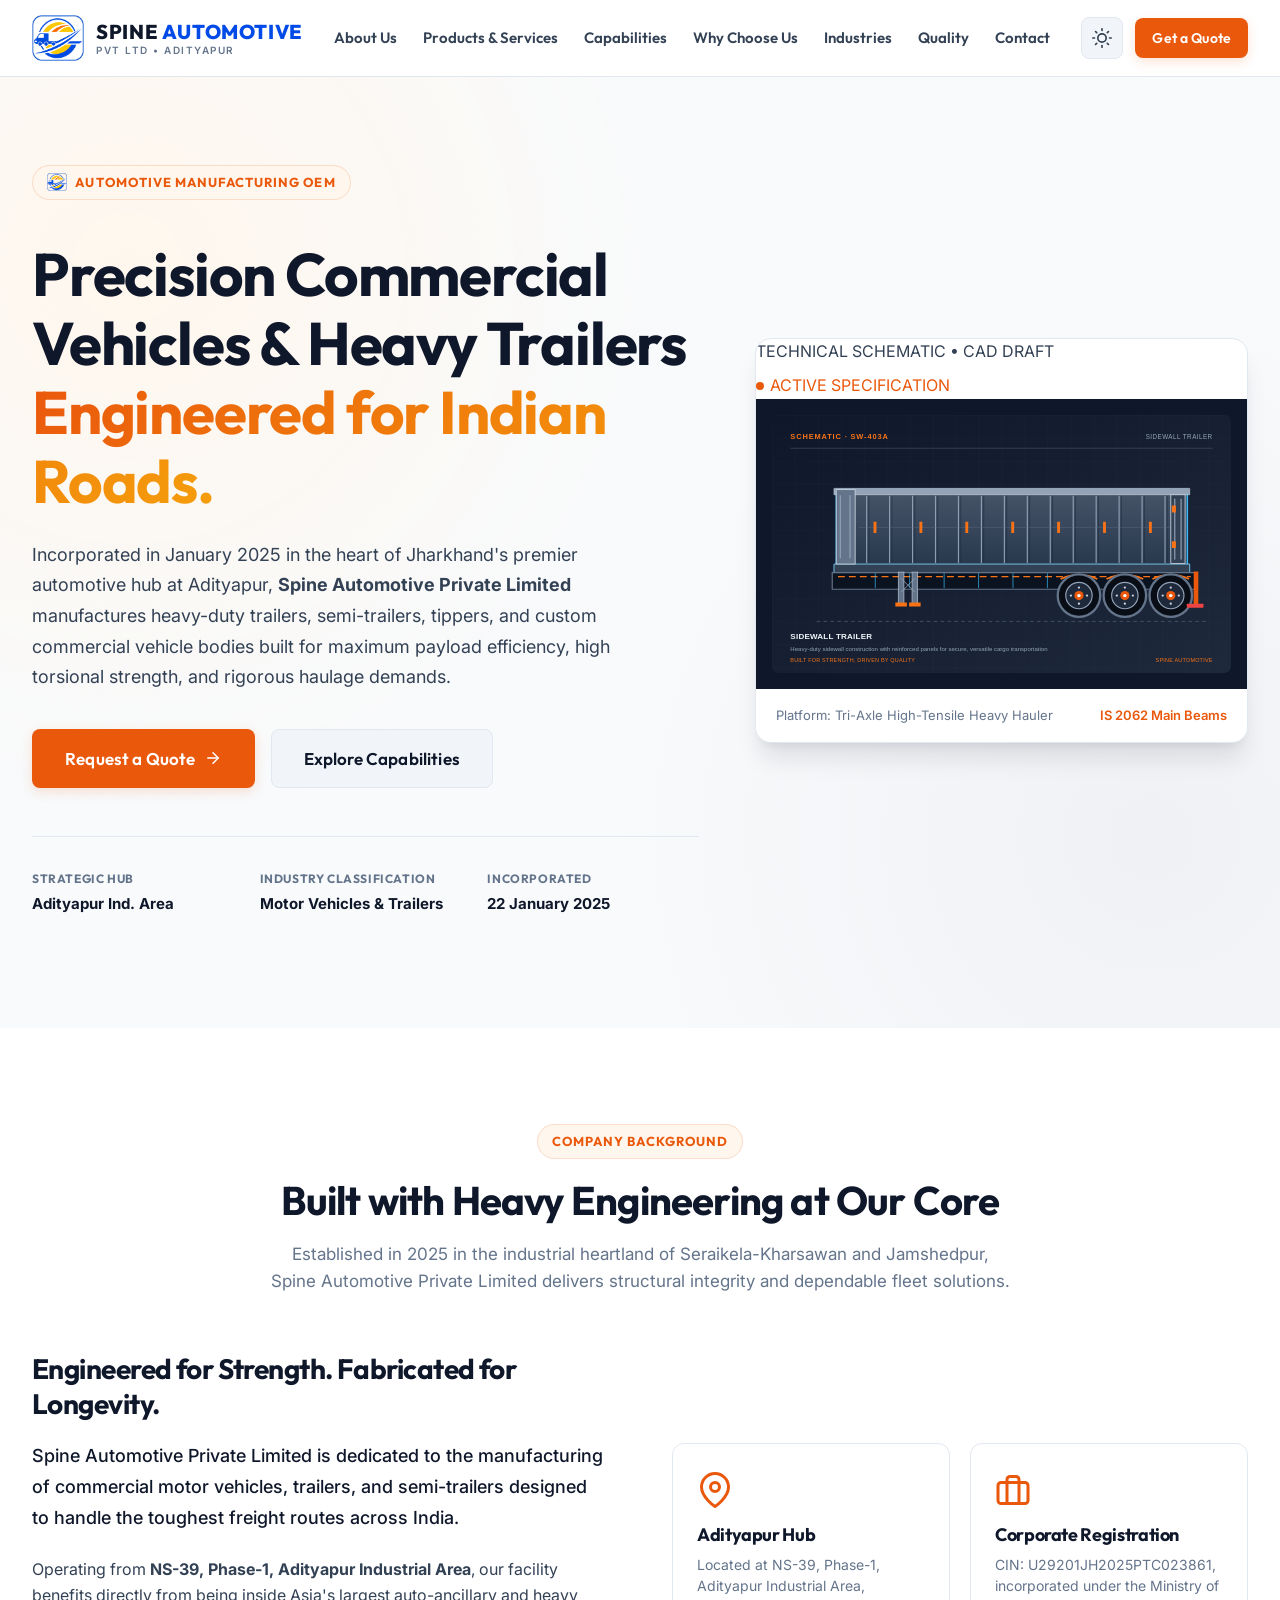
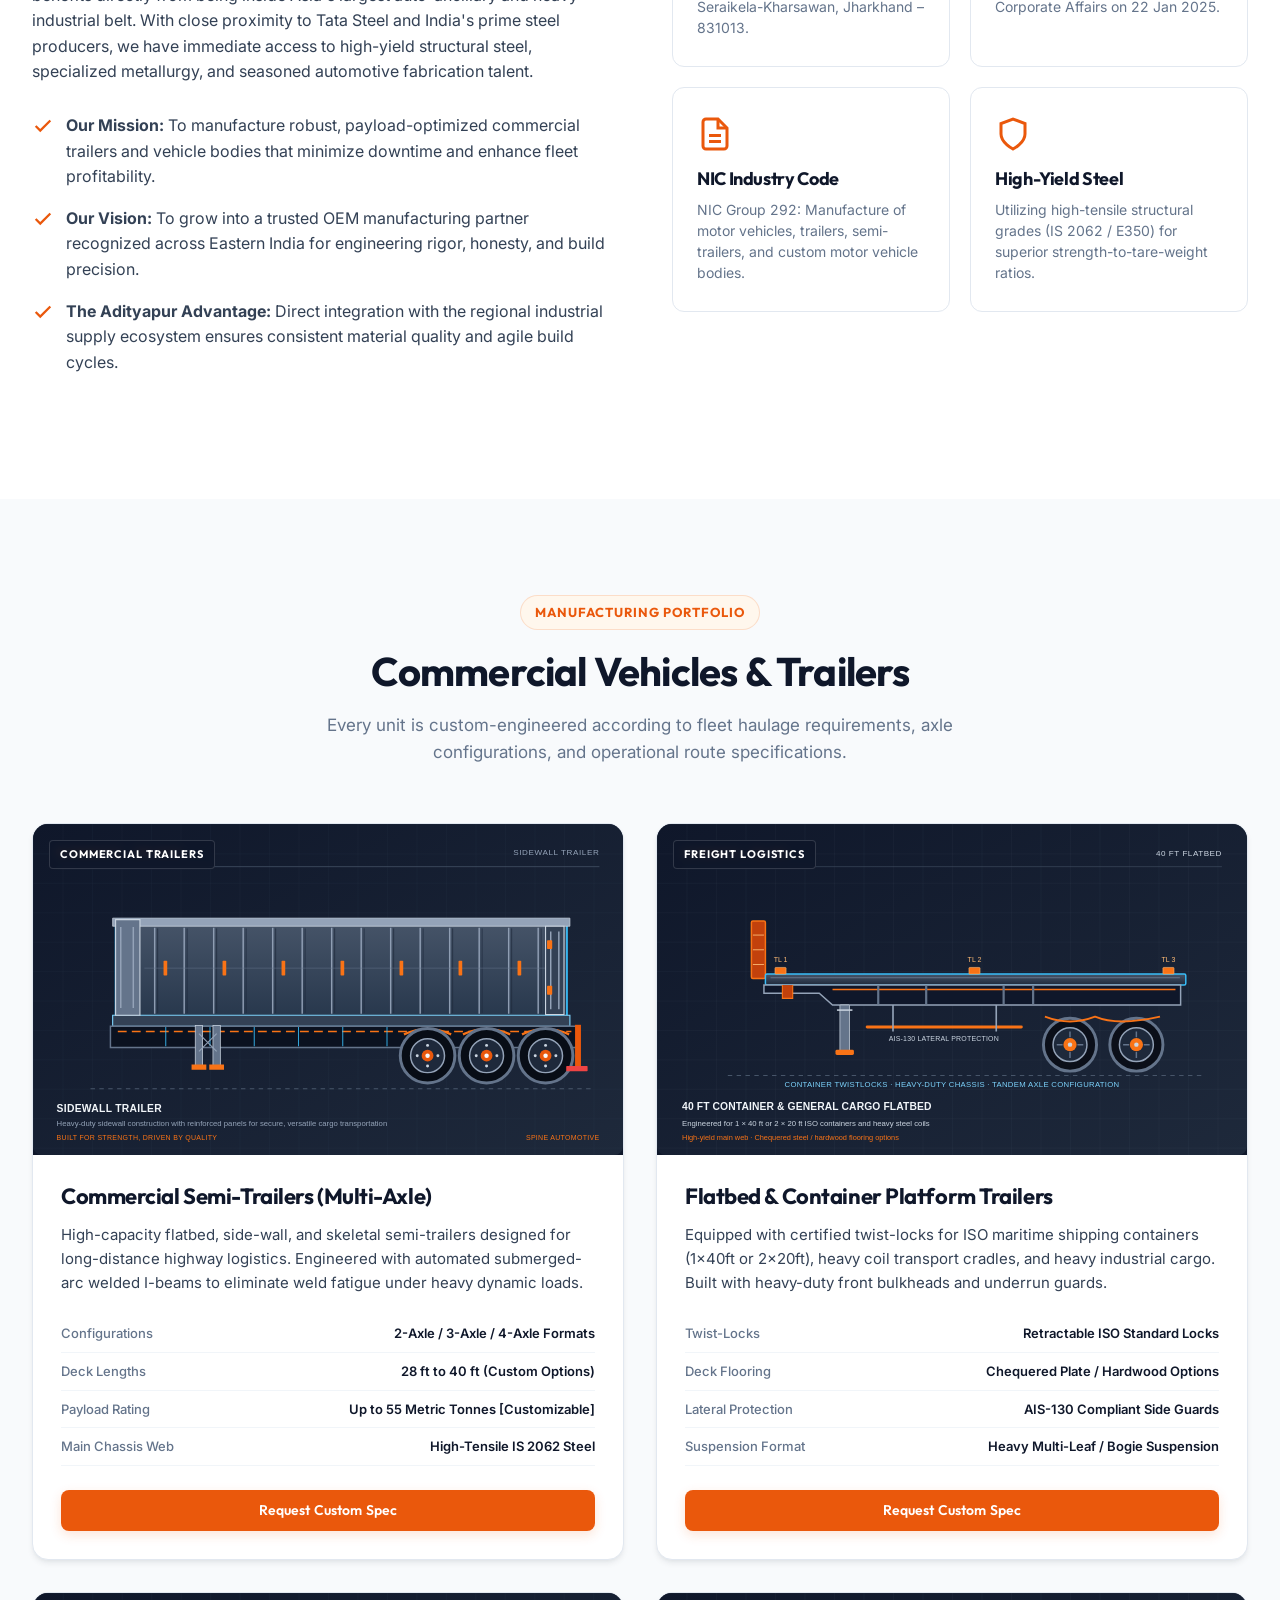
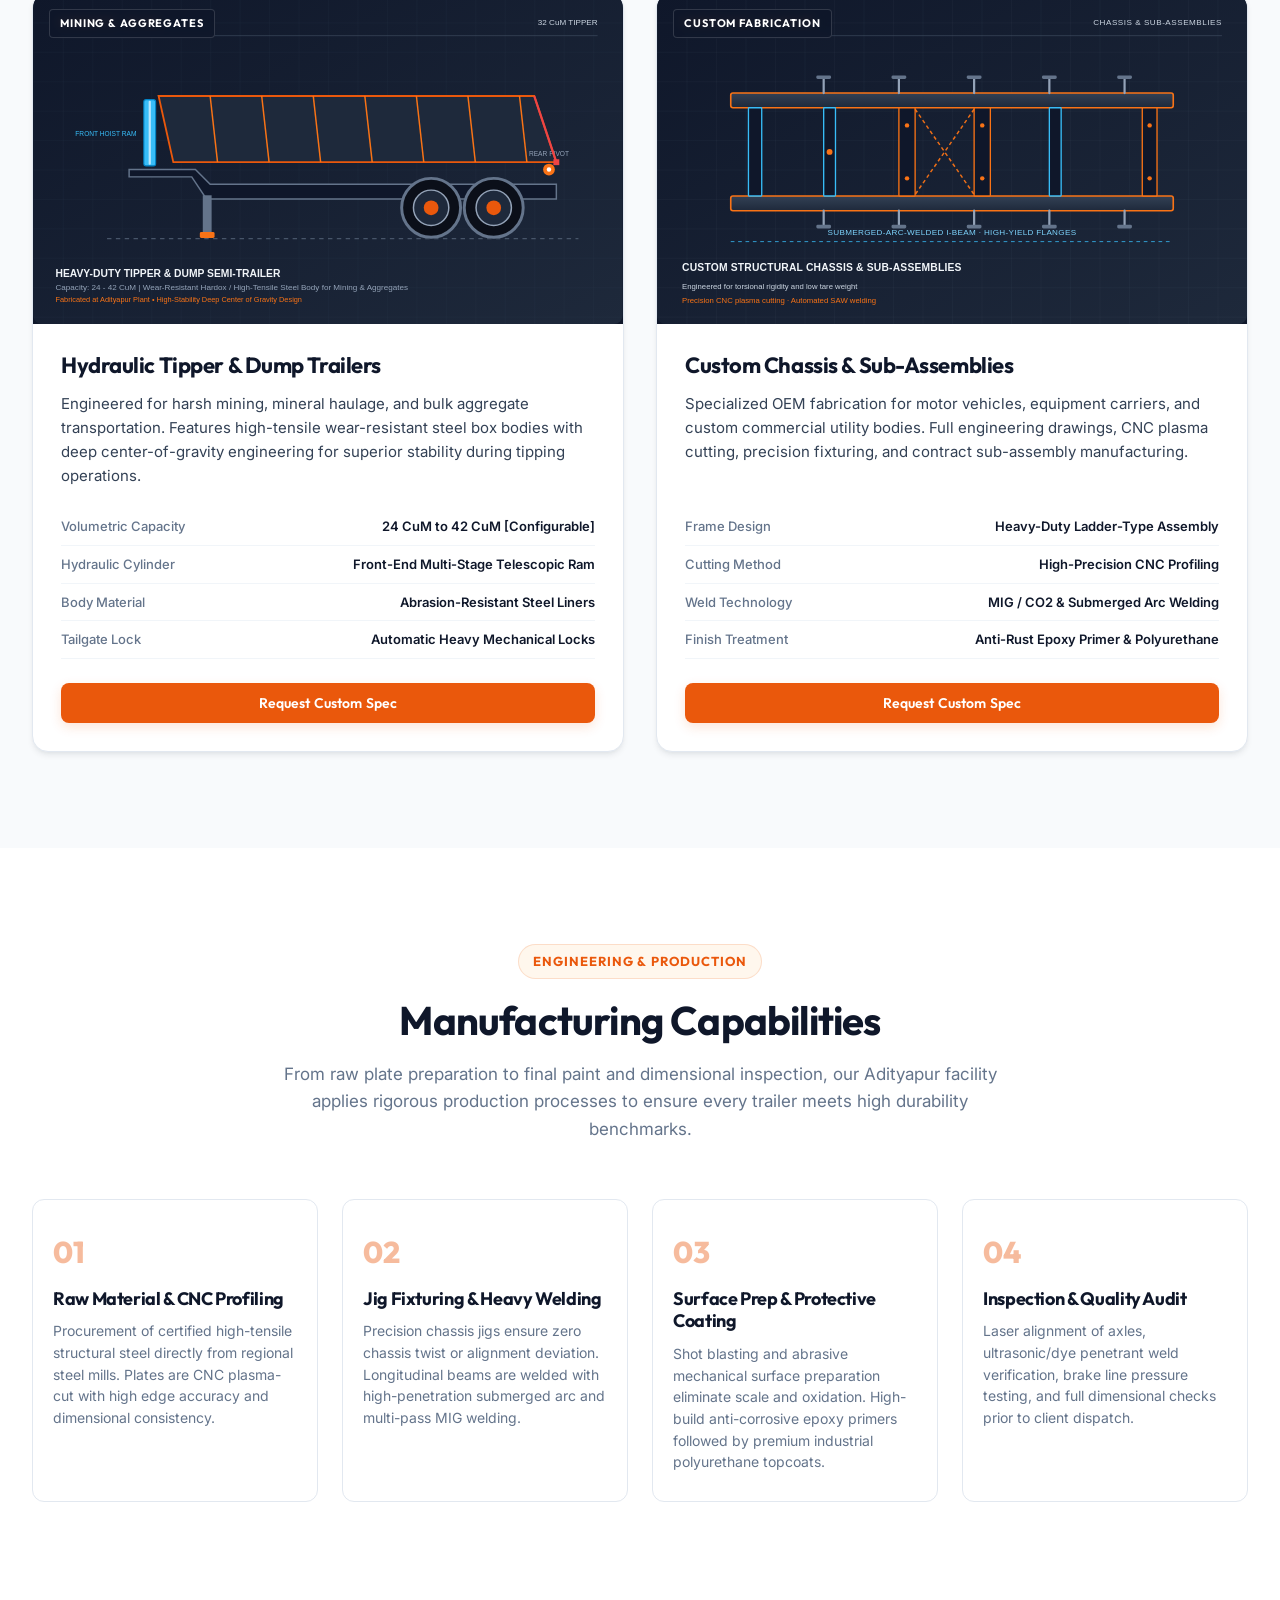
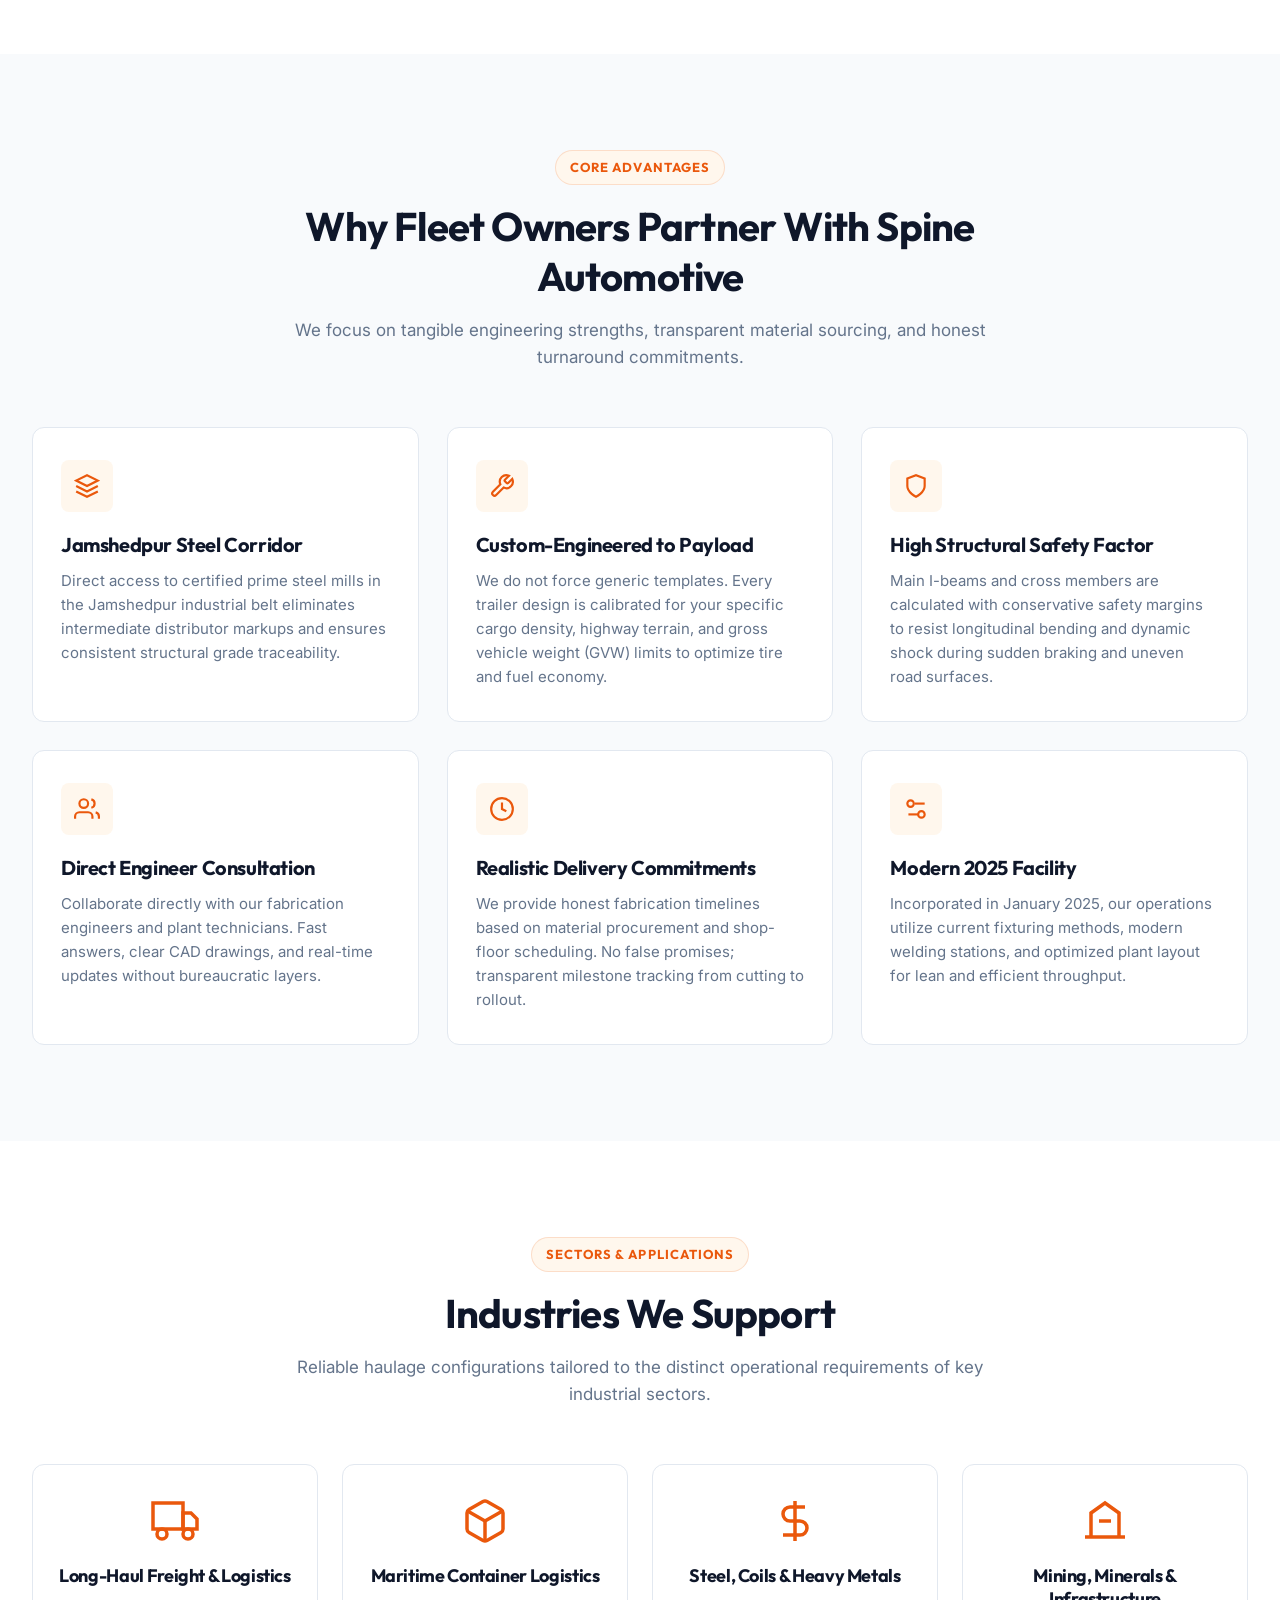
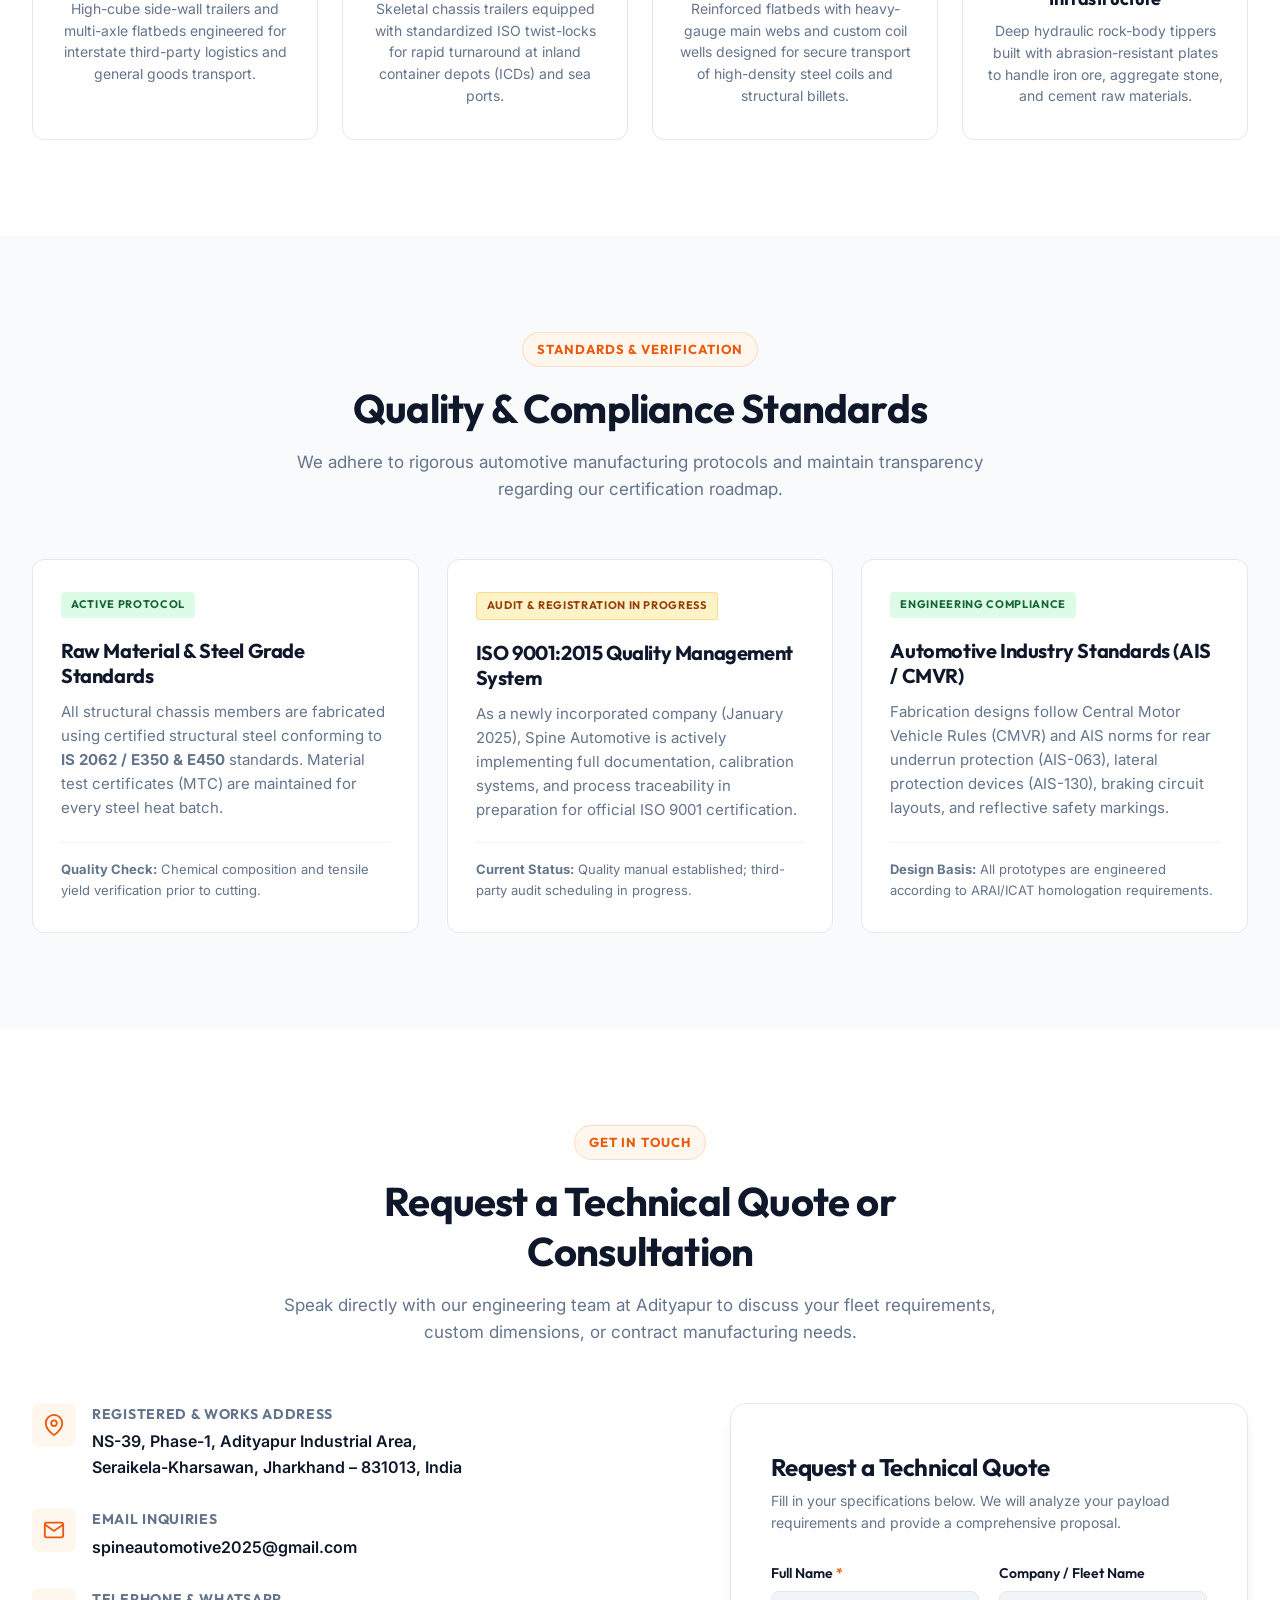
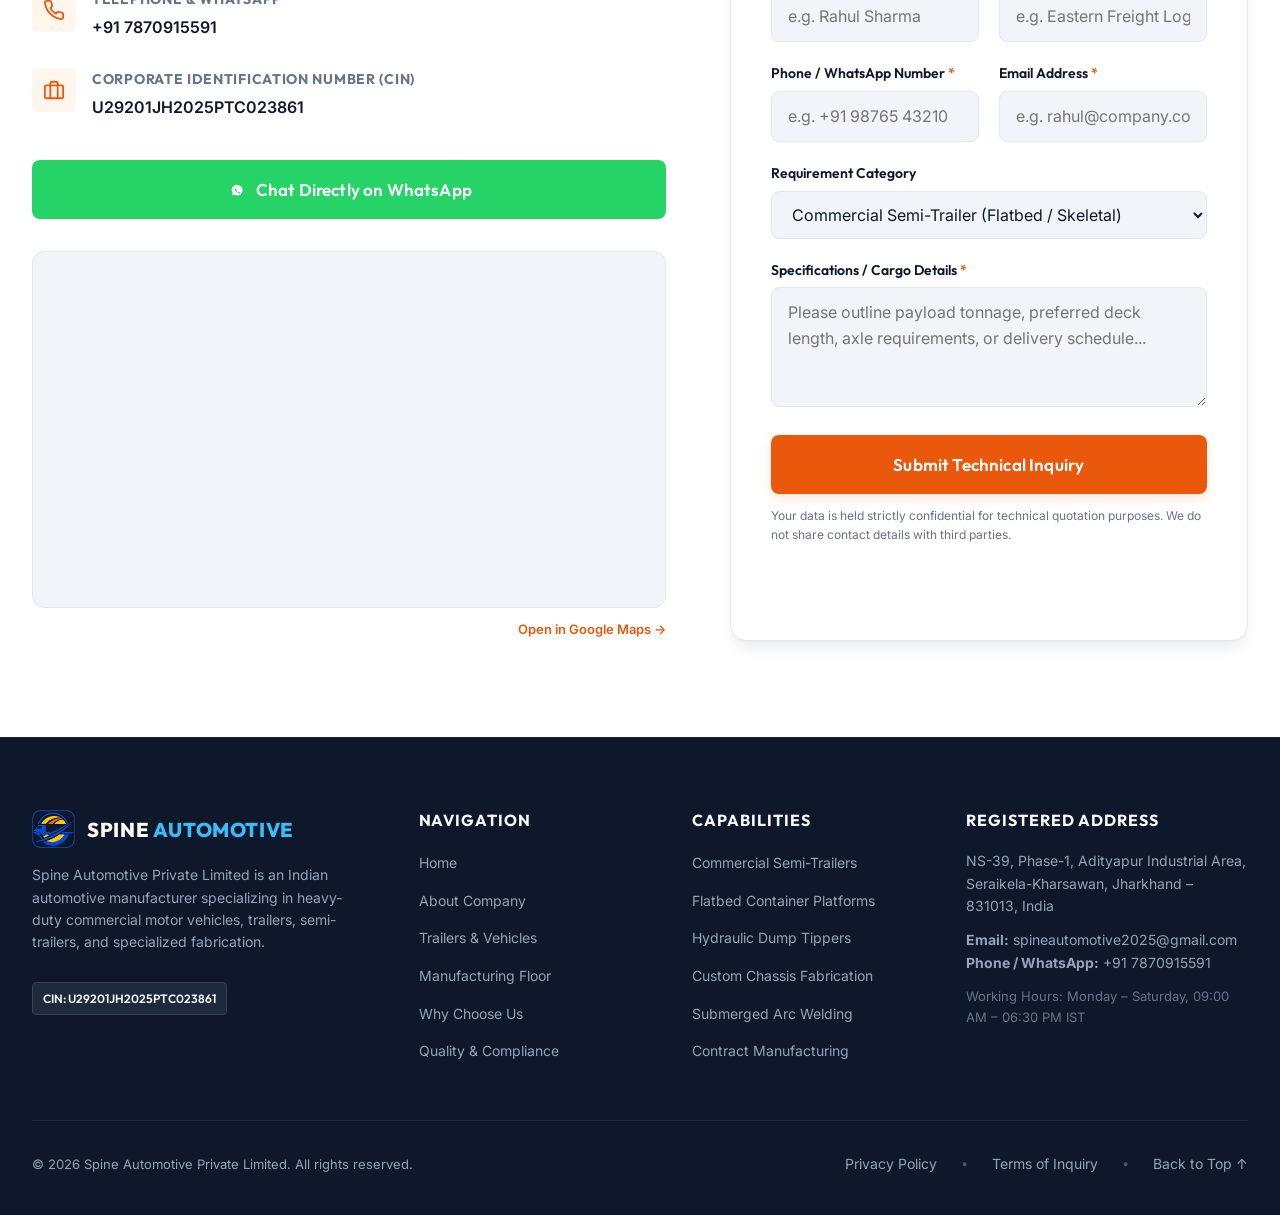
==== commit a45861f0: "fix: update svg image" ====
--- a/index.html
+++ b/index.html
@@ -29,8 +29,8 @@
   <meta property="twitter:image" content="assets/images/schematics/semi-trailer.svg">
 
   <!-- Favicon -->
-  <link rel="icon" type="image/svg+xml" href="assets/images/favicon.svg">
-
+  <link rel="icon" type="image/svg+xml" href="assets/images/spine_automotive_favicon_64x64.png">
+  
   <!-- Google Fonts Preconnect & Stylesheet -->
   <link rel="preconnect" href="https://fonts.googleapis.com">
   <link rel="preconnect" href="https://fonts.gstatic.com" crossorigin>
@@ -51,7 +51,7 @@
     "identifier": "CIN: U29201JH2025PTC023861",
     "foundingDate": "2025-01-22",
     "url": "https://spineautomotive.com",
-    "logo": "https://spineautomotive.com/assets/images/logo.svg",
+    "logo": "https://spineautomotive.com/assets/images/spine_automotive_logo_transparent.png",
     "image": "https://spineautomotive.com/assets/images/schematics/semi-trailer.svg",
     "description": "Manufacturer of commercial motor vehicles, heavy trailers, semi-trailers, tippers, and custom industrial chassis based in Adityapur Industrial Area, Jharkhand, India.",
     "telephone": "+91-7870915591",
@@ -122,16 +122,10 @@
     <div class="container header-container">
       
       <!-- Wordmark & Logo -->
-      <a href="#hero" class="brand-link" aria-label="Spine Automotive Home">
-        <svg class="brand-emblem" viewBox="0 0 64 64" fill="none" xmlns="http://www.w3.org/2000/svg">
-          <rect width="64" height="64" rx="12" fill="#0F172A"/>
-          <path d="M32 10 L48 20 L48 26 L32 16 L16 26 L16 20 Z" fill="#EA580C"/>
-          <path d="M32 23 L48 33 L48 39 L32 29 L16 39 L16 33 Z" fill="#F97316"/>
-          <path d="M32 36 L48 46 L48 52 L32 42 L16 52 L16 46 Z" fill="#FB923C"/>
-          <line x1="32" y1="12" x2="32" y2="52" stroke="#FFFFFF" stroke-width="2.5" stroke-dasharray="2 3"/>
-        </svg>
+      <a href="#hero" class="brand-link hero-logo" aria-label="Spine Automotive Home">
+        <img src="assets/images/spine_automotive_logo_transparent.png" alt="Spine Automotive Private Limited Logo" class="brand-emblem hero-logo-img" width="50" height="44">
         <div class="brand-info">
-          <span class="brand-name">SPINE <span>AUTOMOTIVE</span></span>
+          <span class="brand-name">SPINE <span class="brand-name-accent">AUTOMOTIVE</span></span>
           <span class="brand-tagline">PVT LTD &bull; ADITYAPUR</span>
         </div>
       </a>
@@ -216,13 +210,10 @@
           <!-- Hero Copy -->
           <div class="hero-copy">
             <div class="hero-badge-wrap">
-              <span class="section-badge">
-                <svg width="14" height="14" viewBox="0 0 24 24" fill="none" stroke="currentColor" stroke-width="2.5">
-                  <path d="M12 2L2 7l10 5 10-5-10-5zM2 17l10 5 10-5M2 12l10 5 10-5"></path>
-                </svg>
+              <span class="section-badge hero-brand-pill">
+                <img src="assets/images/spine_automotive_logo_transparent.png" alt="Spine Automotive Emblem" class="hero-class-logo" width="22" height="20">
                 Automotive Manufacturing OEM
               </span>
-              <span class="hero-badge-cin">CIN: U29201JH2025PTC023861</span>
             </div>
 
             <h1 class="hero-title">
@@ -622,39 +613,6 @@
           </div>
         </div>
 
-        <!-- Facility Highlight Banner -->
-        <div class="plant-highlight-banner">
-          <div class="plant-banner-content">
-            <span class="section-badge" style="align-self: flex-start; margin-bottom: 1rem;">Adityapur Production Facility</span>
-            <h3 style="font-size: 1.875rem; margin-bottom: 1rem;">Equipped for Heavy Commercial Fabrication</h3>
-            <p style="color: var(--text-secondary); line-height: 1.7; margin-bottom: 1.5rem;">
-              Located at <strong>NS-39, Phase-1, Adityapur Industrial Area</strong>, our manufacturing shop floor 
-              is configured for parallel production lines: main chassis beam fabrication, tipper body assembly, 
-              undercarriage alignment, and final finishing.
-            </p>
-            <ul style="list-style: none; display: flex; flex-direction: column; gap: 0.75rem; margin-bottom: 2rem;">
-              <li style="display: flex; align-items: center; gap: 0.5rem; font-size: 0.9375rem; font-weight: 500;">
-                <svg width="18" height="18" viewBox="0 0 24 24" fill="none" stroke="var(--accent-primary)" stroke-width="2.5"><polyline points="20 6 9 17 4 12"></polyline></svg>
-                Heavy overhead crane handling for safe, high-tonnage maneuvering
-              </li>
-              <li style="display: flex; align-items: center; gap: 0.5rem; font-size: 0.9375rem; font-weight: 500;">
-                <svg width="18" height="18" viewBox="0 0 24 24" fill="none" stroke="var(--accent-primary)" stroke-width="2.5"><polyline points="20 6 9 17 4 12"></polyline></svg>
-                Dedicated fixture beds for 28ft to 40ft+ trailer chassis frames
-              </li>
-              <li style="display: flex; align-items: center; gap: 0.5rem; font-size: 0.9375rem; font-weight: 500;">
-                <svg width="18" height="18" viewBox="0 0 24 24" fill="none" stroke="var(--accent-primary)" stroke-width="2.5"><polyline points="20 6 9 17 4 12"></polyline></svg>
-                Direct access to major highways (NH-33 / Tata-Kandra Road) for streamlined transport
-              </li>
-            </ul>
-            <div>
-              <a href="#contact" class="btn btn-primary">Schedule a Plant Visit / Consultation</a>
-            </div>
-          </div>
-          <div class="plant-banner-media">
-            <img src="assets/images/schematics/facility.svg" alt="Spine Automotive Adityapur Plant Workshop Layout and Fabrication Bays" width="800" height="450" loading="lazy">
-          </div>
-        </div>
-
       </div>
     </section>
 
@@ -1067,13 +1025,8 @@
         <!-- Brand Summary -->
         <div class="footer-col-brand">
           <div style="display: flex; align-items: center; gap: 0.75rem;">
-            <svg width="36" height="36" viewBox="0 0 64 64" fill="none" xmlns="http://www.w3.org/2000/svg">
-              <rect width="64" height="64" rx="10" fill="#1E293B"/>
-              <path d="M32 10 L48 20 L48 26 L32 16 L16 26 L16 20 Z" fill="#EA580C"/>
-              <path d="M32 23 L48 33 L48 39 L32 29 L16 39 L16 33 Z" fill="#F97316"/>
-              <path d="M32 36 L48 46 L48 52 L32 42 L16 52 L16 46 Z" fill="#FB923C"/>
-            </svg>
-            <span class="brand-name">SPINE <span>AUTOMOTIVE</span></span>
+            <img src="assets/images/spine_automotive_logo_transparent.png" alt="Spine Automotive Logo" class="footer-brand-logo" width="40" height="35" style="object-fit: contain;">
+            <span class="brand-name">SPINE <span class="brand-name-accent">AUTOMOTIVE</span></span>
           </div>
           <p>
             Spine Automotive Private Limited is an Indian automotive manufacturer specializing in heavy-duty commercial motor vehicles, trailers, semi-trailers, and specialized fabrication.
--- a/assets/css/style.css
+++ b/assets/css/style.css
@@ -36,6 +36,12 @@
   --accent-subtle: #FFF7ED;
   --accent-glow: rgba(234, 88, 12, 0.16);
 
+  /* Corporate Brand Colors matching Spine Automotive Logo */
+  --brand-blue: #004BE7;
+  --brand-blue-hover: #003ECC;
+  --brand-blue-glow: rgba(0, 75, 231, 0.2);
+  --brand-gold: #FEC902;
+
   /* Industrial Steel Tones */
   --steel-dark: #0F172A;
   --steel-slate: #1E293B;
@@ -73,7 +79,7 @@
   --radius-full: 9999px;
 
   /* Container width */
-  --max-width: 1240px;
+  --max-width: 1280px;
 }
 
 /* --------------------------------------------------------------------------
@@ -100,6 +106,11 @@
   --accent-active: #EA580C;
   --accent-subtle: rgba(249, 115, 22, 0.12);
   --accent-glow: rgba(249, 115, 22, 0.25);
+
+  /* Brand Blue in Dark Mode (High contrast electric blue) */
+  --brand-blue: #3B82F6;
+  --brand-blue-hover: #60A5FA;
+  --brand-blue-glow: rgba(59, 130, 246, 0.25);
 
   --status-badge-bg: rgba(245, 158, 11, 0.18);
   --status-badge-text: #FBBF24;
@@ -377,47 +388,113 @@
   display: flex;
   align-items: center;
   justify-content: space-between;
+  gap: 1.25rem;
   height: var(--header-height);
 }
 
-/* Brand Wordmark */
-.brand-link {
+/* Brand Wordmark & Hero Logo */
+.brand-link,
+.hero-logo {
   display: flex;
   align-items: center;
   gap: 0.75rem;
   text-decoration: none;
-}
-
-.brand-emblem {
-  width: 44px;
+  flex-shrink: 0;
+  transition: opacity var(--transition-fast);
+}
+
+.brand-link:hover,
+.hero-logo:hover {
+  opacity: 0.94;
+}
+
+.brand-emblem,
+.hero-logo-img {
+  width: auto;
   height: 44px;
+  max-height: 46px;
+  object-fit: contain;
   flex-shrink: 0;
+  transition: transform var(--transition-fast);
+}
+
+.brand-link:hover .brand-emblem,
+.hero-logo:hover .hero-logo-img {
+  transform: scale(1.03);
 }
 
 .brand-info {
   display: flex;
   flex-direction: column;
+  justify-content: center;
+  flex-shrink: 0;
 }
 
 .brand-name {
   font-family: var(--font-heading);
-  font-size: 1.25rem;
+  font-size: 1.1875rem;
   font-weight: 800;
-  letter-spacing: 0.05em;
+  letter-spacing: 0.03em;
   color: var(--text-primary);
-  line-height: 1.1;
-}
-
-.brand-name span {
-  color: var(--accent-primary);
+  line-height: 1.15;
+  white-space: nowrap;
+}
+
+@media (min-width: 1280px) {
+  .brand-name {
+    font-size: 1.25rem;
+  }
+  .brand-emblem,
+  .hero-logo-img {
+    height: 46px;
+  }
+}
+
+.brand-name span,
+.brand-name-accent {
+  color: var(--brand-blue);
+  font-weight: 800;
+  transition: color var(--transition-fast);
 }
 
 .brand-tagline {
-  font-size: 0.6875rem;
+  font-family: var(--font-body);
+  font-size: 0.625rem;
   font-weight: 600;
-  letter-spacing: 0.12em;
+  letter-spacing: 0.15em;
   text-transform: uppercase;
   color: var(--text-muted);
+  line-height: 1.2;
+  margin-top: 1px;
+  white-space: nowrap;
+}
+
+/* Hero Badge Pill with Logo */
+.hero-brand-pill {
+  display: inline-flex;
+  align-items: center;
+  gap: 0.5rem;
+}
+
+.hero-class-logo {
+  width: auto;
+  height: 18px;
+  max-height: 20px;
+  object-fit: contain;
+  vertical-align: middle;
+  flex-shrink: 0;
+}
+
+.footer-brand-logo {
+  width: auto;
+  height: 38px;
+  max-height: 40px;
+  object-fit: contain;
+  flex-shrink: 0;
+}
+
+.footer-col-brand .brand-name-accent {
+  color: #38BDF8;
 }
 
 /* Desktop Navigation */
@@ -429,18 +506,32 @@
   .nav-desktop {
     display: flex;
     align-items: center;
-    gap: 1.75rem;
+    gap: 1.125rem;
+    flex-shrink: 1;
+  }
+}
+
+@media (min-width: 1280px) {
+  .nav-desktop {
+    gap: 1.625rem;
   }
 }
 
 .nav-link {
   font-family: var(--font-heading);
-  font-size: 0.9375rem;
+  font-size: 0.875rem;
   font-weight: 600;
   color: var(--text-secondary);
   position: relative;
   padding: 0.5rem 0;
+  white-space: nowrap;
   transition: color var(--transition-fast);
+}
+
+@media (min-width: 1280px) {
+  .nav-link {
+    font-size: 0.9375rem;
+  }
 }
 
 .nav-link:hover,
@@ -464,6 +555,7 @@
   display: flex;
   align-items: center;
   gap: 0.75rem;
+  flex-shrink: 0;
 }
 
 /* Theme Toggle Button */
@@ -539,6 +631,65 @@
 
 .mobile-nav-toggle.open span:nth-child(3) {
   transform: translateY(-7px) rotate(-45deg);
+}
+
+/* Responsive visibility utilities & mobile header adjustments */
+@media (max-width: 1023px) {
+  .d-none-mobile {
+    display: none !important;
+  }
+  
+  .header-container {
+    padding-left: 0.875rem;
+    padding-right: 0.875rem;
+    gap: 0.5rem;
+  }
+  
+  .brand-link,
+  .hero-logo {
+    gap: 0.5rem;
+  }
+  
+  .brand-emblem,
+  .hero-logo-img {
+    height: 35px;
+    max-height: 36px;
+  }
+  
+  .brand-name {
+    font-size: 0.9375rem;
+    letter-spacing: 0.02em;
+  }
+  
+  .brand-tagline {
+    font-size: 0.53125rem;
+    letter-spacing: 0.1em;
+  }
+  
+  .header-actions {
+    gap: 0.375rem;
+  }
+  
+  .theme-toggle-btn {
+    width: 35px;
+    height: 35px;
+  }
+  
+  .theme-toggle-btn svg {
+    width: 17px;
+    height: 17px;
+  }
+  
+  .mobile-nav-toggle {
+    width: 35px;
+    height: 35px;
+    padding: 6px;
+    gap: 4px;
+  }
+  
+  .mobile-nav-toggle span {
+    width: 18px;
+  }
 }
 
 /* Mobile Drawer */
@@ -600,8 +751,8 @@
 
 .hero-grid {
   display: grid;
-  grid-template-columns: 1fr;
-  gap: 3rem;
+  grid-template-columns: minmax(0, 1fr);
+  gap: 2.5rem;
   align-items: center;
 }
 
@@ -632,11 +783,34 @@
   letter-spacing: 0.04em;
 }
 
+/* Grid overflow protection for mobile-first robustness */
+.hero-grid > *,
+.about-grid > *,
+.product-grid > *,
+.capabilities-flow > *,
+.value-points-grid > *,
+.industry-grid > *,
+.quality-grid > *,
+.contact-grid > *,
+.footer-grid > * {
+  min-width: 0;
+  max-width: 100%;
+}
+
+.hero-schematic-card,
+.product-card,
+.contact-card-box,
+.plant-highlight-banner {
+  max-width: 100%;
+  overflow: hidden;
+}
+
 .hero-title {
-  font-size: 2.375rem;
+  font-size: 2rem;
   line-height: 1.15;
   margin-bottom: 1.5rem;
   color: var(--text-primary);
+  word-break: break-word;
 }
 
 @media (min-width: 768px) {
@@ -730,16 +904,30 @@
   box-shadow: 0 25px 35px -5px rgba(15, 23, 42, 0.15);
 }
 
-.schematic-header {
+html, body {
+  overflow-x: hidden;
+  max-width: 100%;
+}
+
+.schematic-header,
+.schematic-footer {
   display: flex;
   align-items: center;
   justify-content: space-between;
-  padding: 0.875rem 1.25rem;
-  background-color: var(--bg-surface-elevated);
-  border-bottom: 1px solid var(--border-color);
-  font-family: var(--font-heading);
-  font-size: 0.8125rem;
-  font-weight: 700;
+  flex-wrap: wrap;
+  gap: 0.5rem;
+}
+
+@media (max-width: 480px) {
+  .hero-trust-strip {
+    grid-template-columns: 1fr !important;
+    gap: 0.875rem;
+  }
+  
+  .container {
+    padding-left: 1rem;
+    padding-right: 1rem;
+  }
 }
 
 .schematic-status {
@@ -784,7 +972,7 @@
    -------------------------------------------------------------------------- */
 .about-grid {
   display: grid;
-  grid-template-columns: 1fr;
+  grid-template-columns: minmax(0, 1fr);
   gap: 3rem;
   align-items: center;
 }
@@ -833,7 +1021,7 @@
 
 .about-stat-cards {
   display: grid;
-  grid-template-columns: 1fr;
+  grid-template-columns: minmax(0, 1fr);
   gap: 1.25rem;
 }
 
@@ -879,7 +1067,7 @@
    -------------------------------------------------------------------------- */
 .product-grid {
   display: grid;
-  grid-template-columns: 1fr;
+  grid-template-columns: minmax(0, 1fr);
   gap: 2rem;
 }
 
@@ -998,7 +1186,7 @@
    -------------------------------------------------------------------------- */
 .capabilities-flow {
   display: grid;
-  grid-template-columns: 1fr;
+  grid-template-columns: minmax(0, 1fr);
   gap: 1.5rem;
   margin-bottom: 3.5rem;
 }
@@ -1051,7 +1239,7 @@
   border-radius: var(--radius-xl);
   overflow: hidden;
   display: grid;
-  grid-template-columns: 1fr;
+  grid-template-columns: minmax(0, 1fr);
 }
 
 @media (min-width: 1024px) {
@@ -1089,7 +1277,7 @@
    -------------------------------------------------------------------------- */
 .value-points-grid {
   display: grid;
-  grid-template-columns: 1fr;
+  grid-template-columns: minmax(0, 1fr);
   gap: 1.75rem;
 }
 
@@ -1151,7 +1339,7 @@
    -------------------------------------------------------------------------- */
 .industry-grid {
   display: grid;
-  grid-template-columns: 1fr;
+  grid-template-columns: minmax(0, 1fr);
   gap: 1.5rem;
 }
 
@@ -1204,7 +1392,7 @@
    -------------------------------------------------------------------------- */
 .quality-grid {
   display: grid;
-  grid-template-columns: 1fr;
+  grid-template-columns: minmax(0, 1fr);
   gap: 1.75rem;
 }
 
@@ -1271,7 +1459,7 @@
    -------------------------------------------------------------------------- */
 .contact-grid {
   display: grid;
-  grid-template-columns: 1fr;
+  grid-template-columns: minmax(0, 1fr);
   gap: 3rem;
 }
 
@@ -1350,7 +1538,7 @@
 /* Form Styles */
 .form-group-row {
   display: grid;
-  grid-template-columns: 1fr;
+  grid-template-columns: minmax(0, 1fr);
   gap: 1.25rem;
 }
 
@@ -1456,7 +1644,7 @@
 
 .footer-grid {
   display: grid;
-  grid-template-columns: 1fr;
+  grid-template-columns: minmax(0, 1fr);
   gap: 3rem;
   margin-bottom: 3.5rem;
 }
